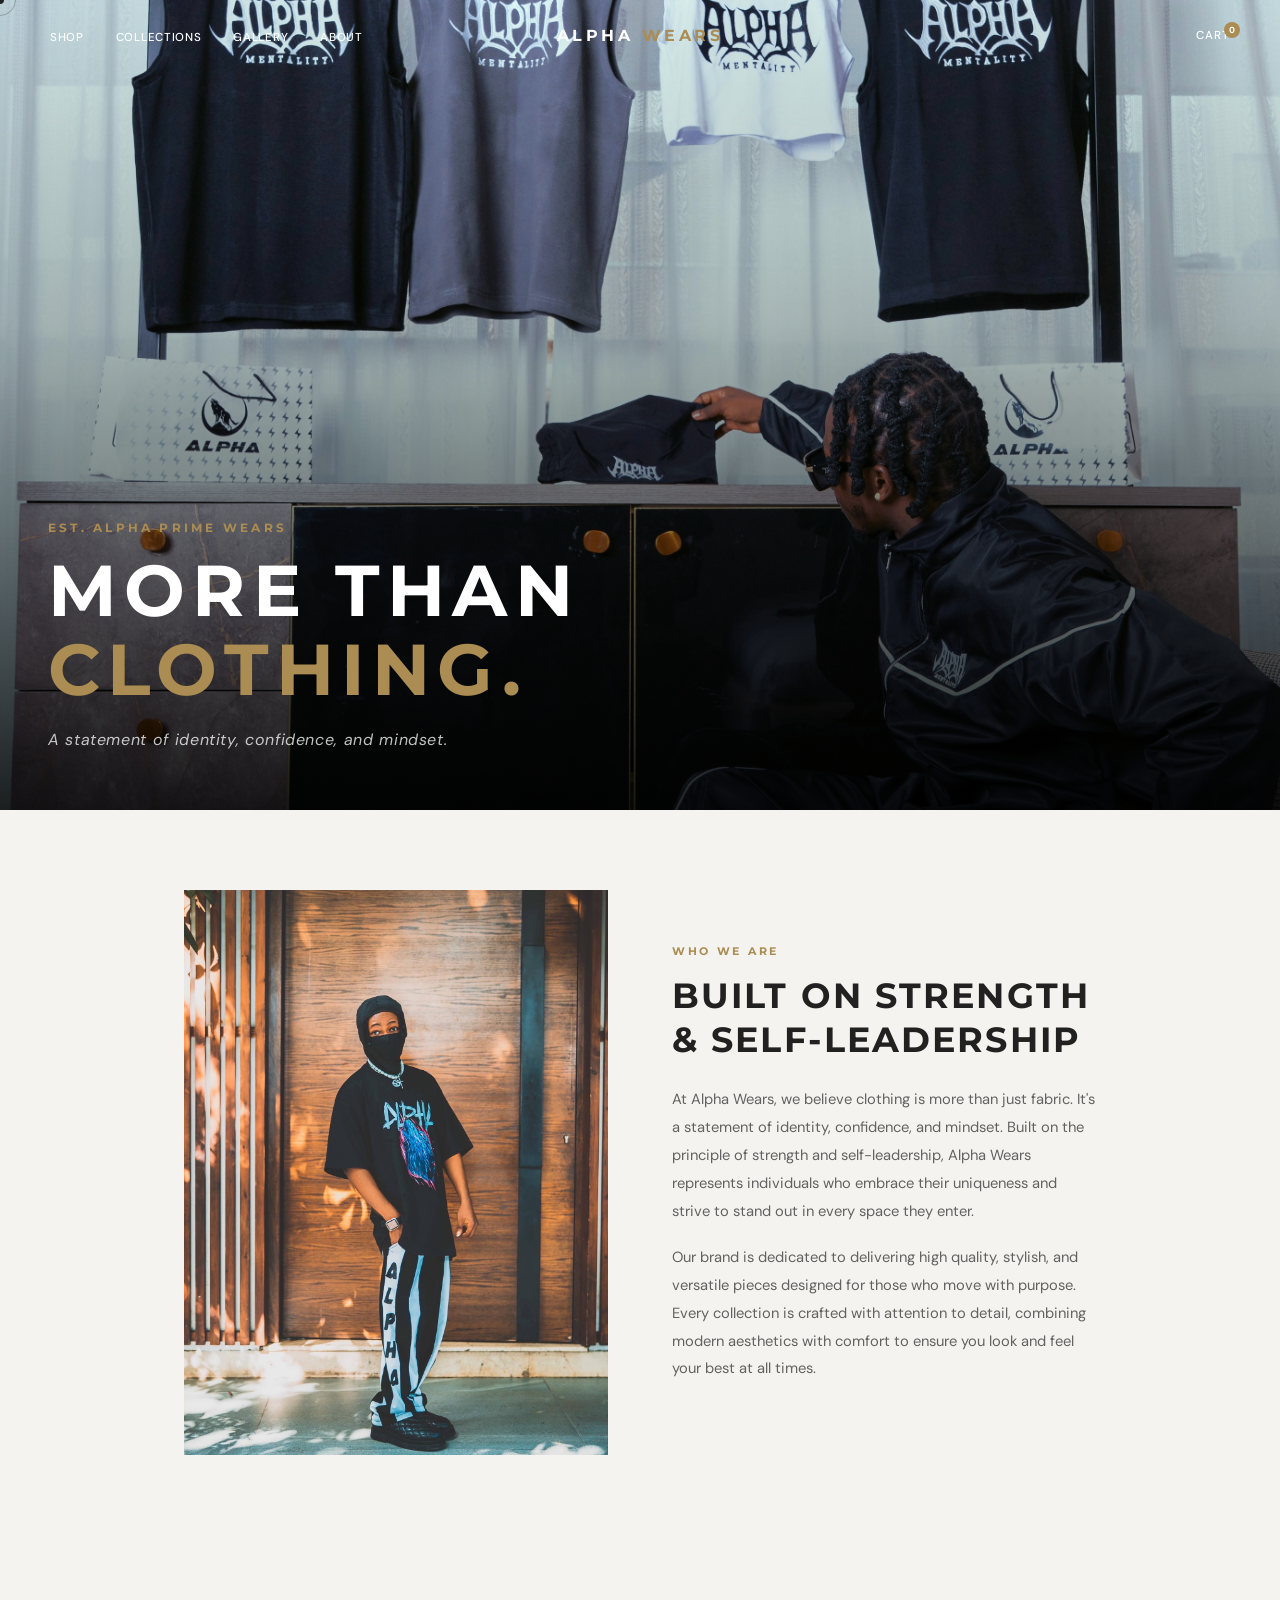
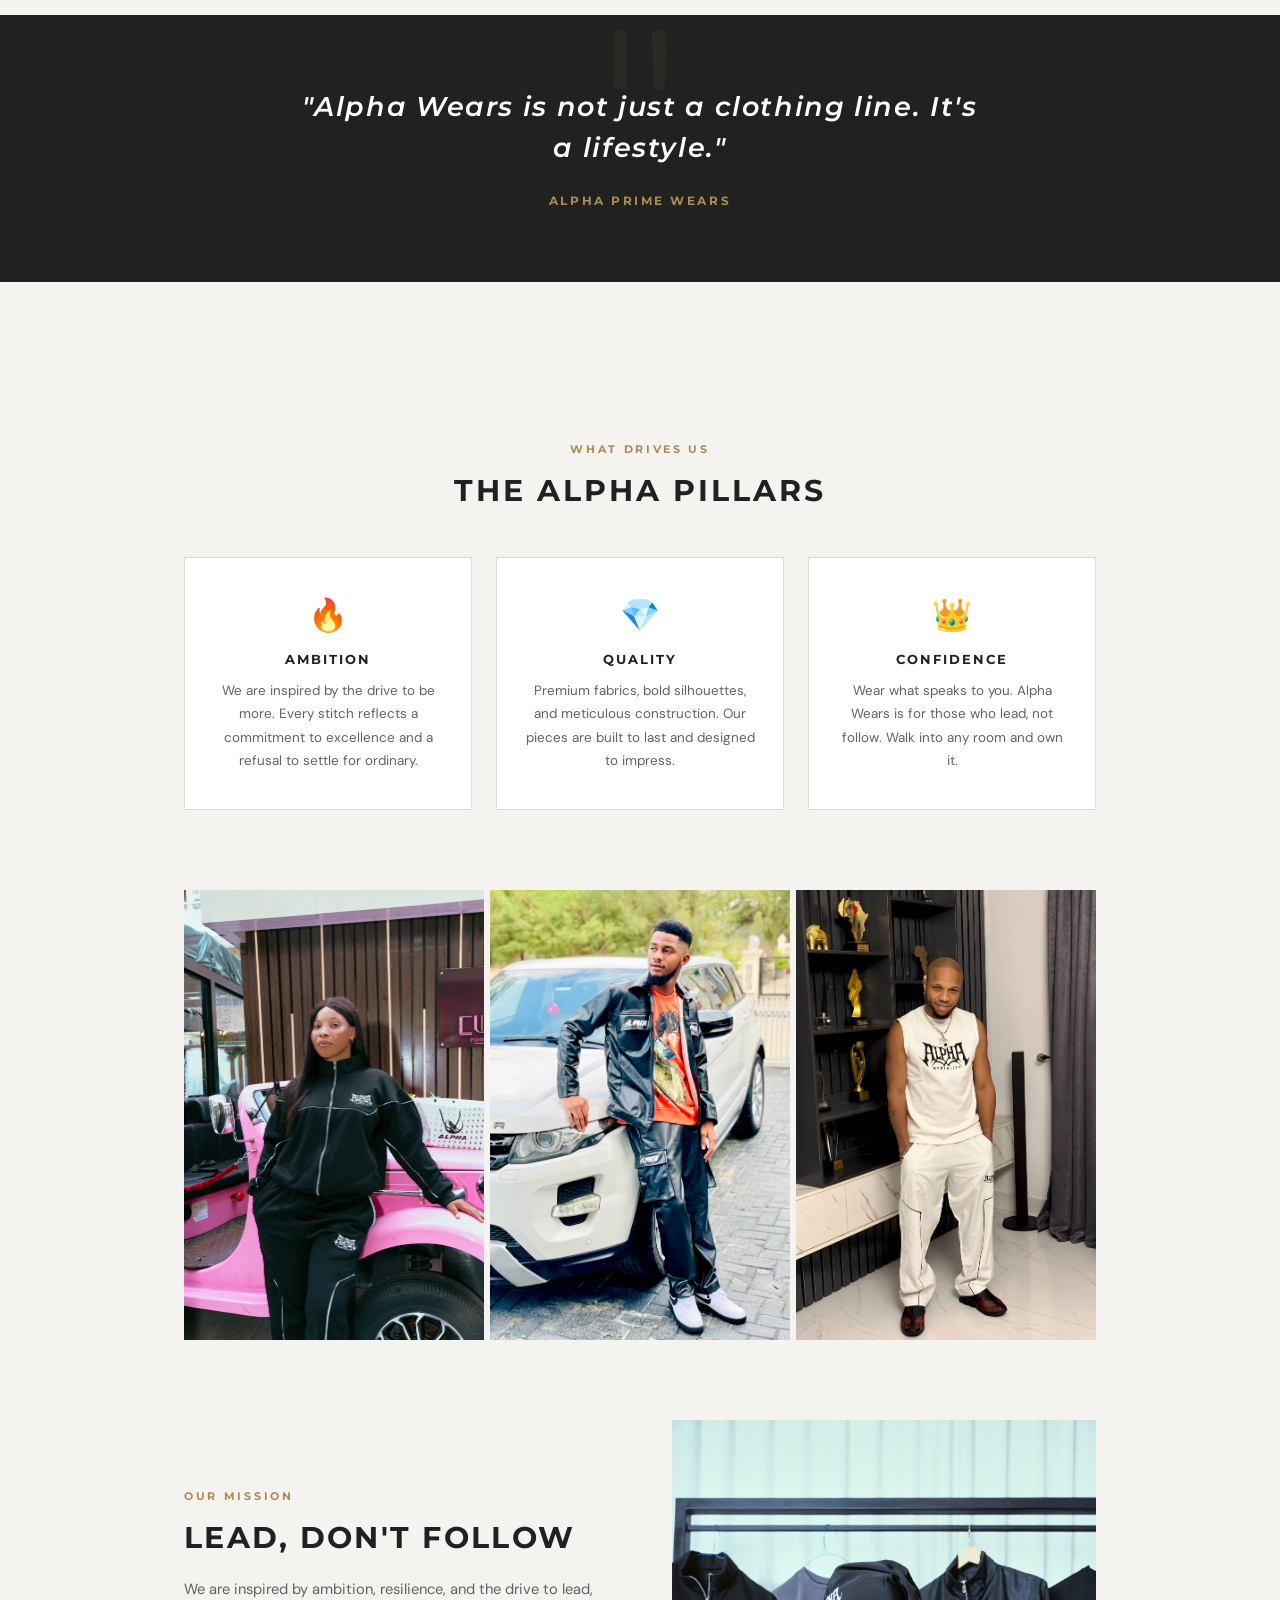
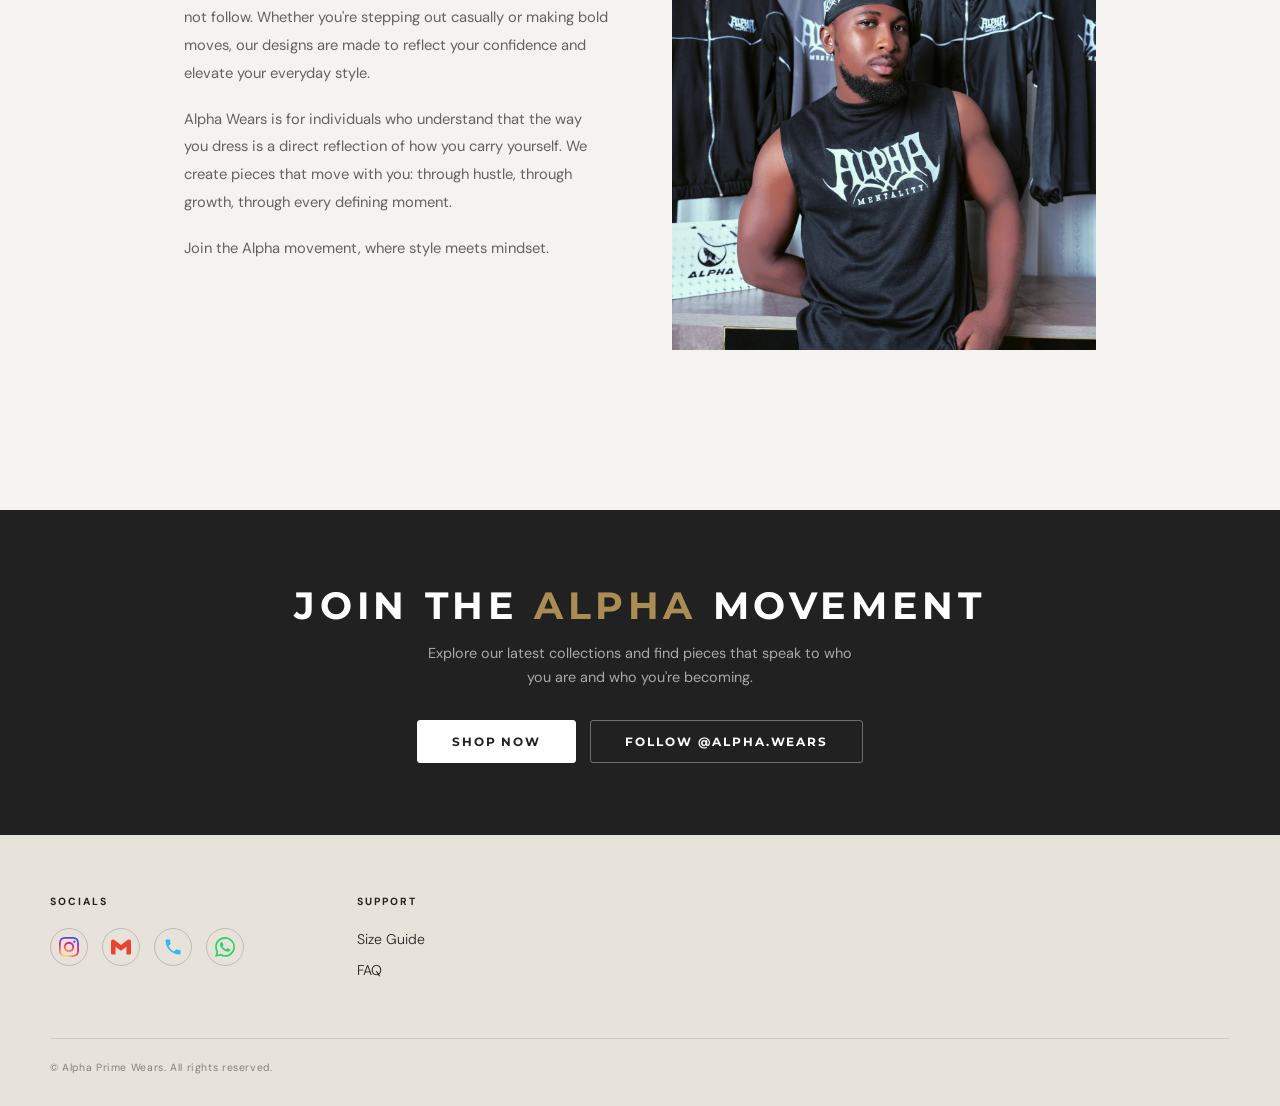
==== about.html @ 0c924f3c "Remove em dashes from about page and fix punctuation Co-Authored-By: Claude Sonnet 4.6 <noreply@anth" ====
<!DOCTYPE html>
<html lang="en">
<head>
<meta charset="UTF-8"/>
<meta name="viewport" content="width=device-width, initial-scale=1.0"/>
<title>About Us | ALPHA WEARS</title>
<link rel="preconnect" href="https://fonts.googleapis.com">
<link rel="preconnect" href="https://fonts.gstatic.com" crossorigin>
<link href="https://fonts.googleapis.com/css2?family=Montserrat:ital,wght@0,300;0,400;0,500;0,600;0,700;1,300;1,400&family=DM+Sans:wght@300;400;500&family=Karla:wght@400;500&display=swap" rel="stylesheet">
<link rel="stylesheet" href="styles.css">
<style>

  /* HERO */
  .about-hero {
    position: relative;
    height: 90vh;
    min-height: 520px;
    background-image: url('images/femzy.jpeg');
    background-size: cover;
    background-position: center 30%;
    display: flex;
    align-items: flex-end;
    overflow: hidden;
  }
  .about-hero-overlay {
    position: absolute;
    inset: 0;
    background: linear-gradient(to top, rgba(0,0,0,0.85) 0%, rgba(0,0,0,0.2) 60%, transparent 100%);
  }
  .about-hero-content {
    position: relative;
    z-index: 2;
    padding: 60px 48px;
    max-width: 700px;
  }
  .about-hero-eyebrow {
    font-family: var(--font-h);
    font-size: 0.72rem;
    font-weight: 700;
    letter-spacing: 0.28em;
    text-transform: uppercase;
    color: var(--gold);
    margin-bottom: 16px;
  }
  .about-hero-content h1 {
    font-family: var(--font-h);
    font-size: clamp(2.4rem, 7vw, 4.5rem);
    font-weight: 700;
    letter-spacing: 0.1em;
    text-transform: uppercase;
    color: var(--white);
    line-height: 1.1;
    margin-bottom: 20px;
  }
  .about-hero-content h1 span { color: var(--gold); }
  .about-hero-tagline {
    font-family: var(--font-b);
    font-size: 1rem;
    color: rgba(255,255,255,0.75);
    font-style: italic;
    letter-spacing: 0.04em;
  }

  /* MAIN CONTENT */
  .about-container {
    max-width: 960px;
    margin: 0 auto;
    padding: 80px 24px;
  }

  /* INTRO BLOCK */
  .about-intro {
    display: grid;
    grid-template-columns: 1fr 1fr;
    gap: 64px;
    align-items: center;
    margin-bottom: 80px;
  }
  .about-intro-img {
    width: 100%;
    aspect-ratio: 3/4;
    object-fit: cover;
    object-position: center top;
    display: block;
  }
  .about-intro-text {}
  .about-label {
    font-family: var(--font-h);
    font-size: 0.7rem;
    font-weight: 700;
    letter-spacing: 0.24em;
    text-transform: uppercase;
    color: var(--gold);
    margin-bottom: 16px;
    display: block;
  }
  .about-intro-text h2 {
    font-family: var(--font-h);
    font-size: clamp(1.5rem, 3vw, 2.2rem);
    font-weight: 700;
    letter-spacing: 0.06em;
    text-transform: uppercase;
    line-height: 1.25;
    margin-bottom: 24px;
    color: var(--dark);
  }
  .about-intro-text p {
    font-size: 0.92rem;
    color: var(--gray);
    line-height: 1.9;
    margin-bottom: 18px;
  }

  /* PULL QUOTE */
  .about-quote {
    background: var(--dark);
    color: var(--white);
    text-align: center;
    padding: 72px 40px;
    margin-bottom: 80px;
    position: relative;
    overflow: hidden;
  }
  .about-quote::before {
    content: '"';
    position: absolute;
    top: -20px;
    left: 50%;
    transform: translateX(-50%);
    font-family: var(--font-h);
    font-size: 14rem;
    color: rgba(171,140,82,0.08);
    line-height: 1;
    pointer-events: none;
  }
  .about-quote blockquote {
    position: relative;
    z-index: 1;
    font-family: var(--font-h);
    font-size: clamp(1.1rem, 3vw, 1.7rem);
    font-weight: 600;
    letter-spacing: 0.06em;
    line-height: 1.5;
    max-width: 680px;
    margin: 0 auto 20px;
    color: var(--white);
    font-style: italic;
  }
  .about-quote cite {
    font-family: var(--font-h);
    font-size: 0.72rem;
    font-weight: 700;
    letter-spacing: 0.22em;
    text-transform: uppercase;
    color: var(--gold);
    font-style: normal;
  }

  /* PILLARS */
  .about-pillars {
    margin-bottom: 80px;
  }
  .about-pillars-header {
    text-align: center;
    margin-bottom: 48px;
  }
  .about-pillars-header h2 {
    font-family: var(--font-h);
    font-size: clamp(1.3rem, 3vw, 1.9rem);
    font-weight: 700;
    letter-spacing: 0.1em;
    text-transform: uppercase;
    color: var(--dark);
    margin-bottom: 10px;
  }
  .about-pillars-header p {
    font-size: 0.88rem;
    color: var(--gray);
  }
  .pillars-grid {
    display: grid;
    grid-template-columns: repeat(3, 1fr);
    gap: 24px;
  }
  .pillar-card {
    background: var(--white);
    border: 1px solid var(--border);
    padding: 36px 28px;
    text-align: center;
  }
  .pillar-icon {
    font-size: 2rem;
    margin-bottom: 16px;
    display: block;
  }
  .pillar-card h3 {
    font-family: var(--font-h);
    font-size: 0.8rem;
    font-weight: 700;
    letter-spacing: 0.16em;
    text-transform: uppercase;
    color: var(--dark);
    margin-bottom: 12px;
  }
  .pillar-card p {
    font-size: 0.84rem;
    color: var(--gray);
    line-height: 1.75;
  }

  /* IMAGE STRIP */
  .about-strip {
    display: grid;
    grid-template-columns: repeat(3, 1fr);
    gap: 6px;
    margin-bottom: 80px;
  }
  .about-strip-img {
    width: 100%;
    aspect-ratio: 2/3;
    object-fit: cover;
    object-position: center top;
    display: block;
  }

  /* MISSION */
  .about-mission {
    display: grid;
    grid-template-columns: 1fr 1fr;
    gap: 64px;
    align-items: center;
    margin-bottom: 80px;
  }
  .about-mission-text h2 {
    font-family: var(--font-h);
    font-size: clamp(1.3rem, 3vw, 1.9rem);
    font-weight: 700;
    letter-spacing: 0.08em;
    text-transform: uppercase;
    color: var(--dark);
    margin-bottom: 20px;
  }
  .about-mission-text p {
    font-size: 0.92rem;
    color: var(--gray);
    line-height: 1.9;
    margin-bottom: 18px;
  }
  .about-mission-img {
    width: 100%;
    aspect-ratio: 4/5;
    object-fit: cover;
    object-position: center top;
    display: block;
  }

  /* CTA BANNER */
  .about-cta {
    background: var(--dark);
    color: var(--white);
    text-align: center;
    padding: 72px 24px;
  }
  .about-cta h2 {
    font-family: var(--font-h);
    font-size: clamp(1.4rem, 4vw, 2.4rem);
    font-weight: 700;
    letter-spacing: 0.12em;
    text-transform: uppercase;
    margin-bottom: 12px;
  }
  .about-cta h2 span { color: var(--gold); }
  .about-cta p {
    color: #aaa;
    font-size: 0.9rem;
    margin-bottom: 30px;
    max-width: 440px;
    margin-left: auto;
    margin-right: auto;
    line-height: 1.7;
  }
  .about-cta-links {
    display: flex;
    gap: 14px;
    justify-content: center;
    flex-wrap: wrap;
  }
  .about-cta-links a {
    display: inline-block;
    padding: 13px 34px;
    font-family: var(--font-h);
    font-size: 0.76rem;
    font-weight: 700;
    letter-spacing: 0.16em;
    text-transform: uppercase;
    text-decoration: none;
    border-radius: var(--r);
    transition: background 0.22s, color 0.22s, border-color 0.22s;
  }
  .about-cta-links a.primary {
    background: var(--white);
    color: var(--dark);
    border: 1px solid var(--white);
  }
  .about-cta-links a.primary:hover { background: var(--gold); border-color: var(--gold); color: var(--white); }
  .about-cta-links a.secondary {
    background: transparent;
    color: var(--white);
    border: 1px solid rgba(255,255,255,0.35);
  }
  .about-cta-links a.secondary:hover { border-color: var(--white); }

  /* RESPONSIVE */
  @media (max-width: 768px) {
    .about-hero-content { padding: 40px 24px; }
    .about-intro, .about-mission { grid-template-columns: 1fr; gap: 36px; }
    .about-intro-img { aspect-ratio: 4/3; }
    .pillars-grid { grid-template-columns: 1fr; gap: 16px; }
    .about-strip { grid-template-columns: repeat(3, 1fr); gap: 4px; }
    .about-quote { padding: 48px 24px; }
    .about-mission-img { order: -1; aspect-ratio: 4/3; }
  }
</style>
</head>
<body>

<div id="cursor"></div>
<div id="cursor-ring"></div>

<!-- NAV -->
<nav id="navbar">
  <ul class="nav-links">
    <li><a href="index.html#new-arrivals">Shop</a></li>
    <li><a href="index.html#categories">Collections</a></li>
    <li><a href="index.html#lookbook">Gallery</a></li>
    <li><a href="about.html">About</a></li>
  </ul>
  <a href="index.html" class="nav-logo">ALPHA <span>WEARS</span></a>
  <div class="nav-actions">
    <div class="nav-cart">
      <button id="btnNavCart">Cart</button>
      <span class="cart-count">0</span>
    </div>
    <button class="menu-btn" aria-label="Menu">
      <span></span><span></span><span></span>
    </button>
  </div>
</nav>

<!-- HERO -->
<div class="about-hero">
  <div class="about-hero-overlay"></div>
  <div class="about-hero-content">
    <p class="about-hero-eyebrow">Est. Alpha Prime Wears</p>
    <h1>More Than <span>Clothing.</span></h1>
    <p class="about-hero-tagline">A statement of identity, confidence, and mindset.</p>
  </div>
</div>

<div class="about-container">

  <!-- WHO WE ARE -->
  <div class="about-intro">
    <img src="images/alpha-style.jpeg" alt="Alpha Wears" class="about-intro-img"/>
    <div class="about-intro-text">
      <span class="about-label">Who We Are</span>
      <h2>Built on Strength &amp; Self-Leadership</h2>
      <p>At Alpha Wears, we believe clothing is more than just fabric. It's a statement of identity, confidence, and mindset. Built on the principle of strength and self-leadership, Alpha Wears represents individuals who embrace their uniqueness and strive to stand out in every space they enter.</p>
      <p>Our brand is dedicated to delivering high quality, stylish, and versatile pieces designed for those who move with purpose. Every collection is crafted with attention to detail, combining modern aesthetics with comfort to ensure you look and feel your best at all times.</p>
    </div>
  </div>

</div>

<!-- QUOTE -->
<div class="about-quote">
  <blockquote>"Alpha Wears is not just a clothing line. It's a lifestyle."</blockquote>
  <cite>Alpha Prime Wears</cite>
</div>

<div class="about-container">

  <!-- PILLARS -->
  <div class="about-pillars">
    <div class="about-pillars-header">
      <span class="about-label" style="display:block;text-align:center">What Drives Us</span>
      <h2>The Alpha Pillars</h2>
    </div>
    <div class="pillars-grid">
      <div class="pillar-card">
        <span class="pillar-icon">🔥</span>
        <h3>Ambition</h3>
        <p>We are inspired by the drive to be more. Every stitch reflects a commitment to excellence and a refusal to settle for ordinary.</p>
      </div>
      <div class="pillar-card">
        <span class="pillar-icon">💎</span>
        <h3>Quality</h3>
        <p>Premium fabrics, bold silhouettes, and meticulous construction. Our pieces are built to last and designed to impress.</p>
      </div>
      <div class="pillar-card">
        <span class="pillar-icon">👑</span>
        <h3>Confidence</h3>
        <p>Wear what speaks to you. Alpha Wears is for those who lead, not follow. Walk into any room and own it.</p>
      </div>
    </div>
  </div>

  <!-- IMAGE STRIP -->
  <div class="about-strip">
    <img src="images/lookbook-1.jpeg" alt="Alpha Wears" class="about-strip-img"/>
    <img src="images/hero-2.jpeg" alt="Alpha Wears" class="about-strip-img"/>
    <img src="images/okocha.jpeg" alt="Alpha Wears" class="about-strip-img"/>
  </div>

  <!-- MISSION -->
  <div class="about-mission">
    <div class="about-mission-text">
      <span class="about-label">Our Mission</span>
      <h2>Lead, Don't Follow</h2>
      <p>We are inspired by ambition, resilience, and the drive to lead, not follow. Whether you're stepping out casually or making bold moves, our designs are made to reflect your confidence and elevate your everyday style.</p>
      <p>Alpha Wears is for individuals who understand that the way you dress is a direct reflection of how you carry yourself. We create pieces that move with you: through hustle, through growth, through every defining moment.</p>
      <p>Join the Alpha movement, where style meets mindset.</p>
    </div>
    <img src="images/alpha.jpeg" alt="Alpha Movement" class="about-mission-img"/>
  </div>

</div>

<!-- CTA -->
<div class="about-cta">
  <h2>Join the <span>Alpha</span> Movement</h2>
  <p>Explore our latest collections and find pieces that speak to who you are and who you're becoming.</p>
  <div class="about-cta-links">
    <a href="index.html#new-arrivals" class="primary">Shop Now</a>
    <a href="https://www.instagram.com/alpha.wears?igsh=MXhzMG90eXk0OXZidA==" class="secondary" target="_blank" rel="noopener">Follow @alpha.wears</a>
  </div>
</div>

<!-- FOOTER -->
<footer id="footer">
  <div class="container">
    <div class="footer-top">
      <div class="footer-col">
        <h4>Socials</h4>
        <div class="social-links">
          <a href="https://www.instagram.com/alpha.wears?igsh=MXhzMG90eXk0OXZidA==" class="social-link" title="Instagram" target="_blank" rel="noopener"><svg viewBox="0 0 24 24" xmlns="http://www.w3.org/2000/svg"><defs><radialGradient id="ig-g" cx="30%" cy="107%" r="130%"><stop offset="0%" stop-color="#fdf497"/><stop offset="45%" stop-color="#fd5949"/><stop offset="60%" stop-color="#d6249f"/><stop offset="90%" stop-color="#285AEB"/></radialGradient></defs><path fill="url(#ig-g)" d="M12 2.163c3.204 0 3.584.012 4.85.07 3.252.148 4.771 1.691 4.919 4.919.058 1.265.069 1.645.069 4.849 0 3.205-.012 3.584-.069 4.849-.149 3.225-1.664 4.771-4.919 4.919-1.266.058-1.644.07-4.85.07-3.204 0-3.584-.012-4.849-.07-3.26-.149-4.771-1.699-4.919-4.92-.058-1.265-.07-1.644-.07-4.849 0-3.204.013-3.583.07-4.849.149-3.227 1.664-4.771 4.919-4.919 1.266-.057 1.645-.069 4.849-.069zm0-2.163c-3.259 0-3.667.014-4.947.072-4.358.2-6.78 2.618-6.98 6.98-.059 1.281-.073 1.689-.073 4.948 0 3.259.014 3.668.072 4.948.2 4.358 2.618 6.78 6.98 6.98 1.281.058 1.689.072 4.948.072 3.259 0 3.668-.014 4.948-.072 4.354-.2 6.782-2.618 6.979-6.98.059-1.28.073-1.689.073-4.948 0-3.259-.014-3.667-.072-4.947-.196-4.354-2.617-6.78-6.979-6.98-1.281-.059-1.69-.073-4.949-.073zm0 5.838c-3.403 0-6.162 2.759-6.162 6.162s2.759 6.163 6.162 6.163 6.162-2.759 6.162-6.163c0-3.403-2.759-6.162-6.162-6.162zm0 10.162c-2.209 0-4-1.79-4-4 0-2.209 1.791-4 4-4s4 1.791 4 4c0 2.21-1.791 4-4 4zm6.406-11.845c-.796 0-1.441.645-1.441 1.44s.645 1.44 1.441 1.44c.795 0 1.439-.645 1.439-1.44s-.644-1.44-1.439-1.44z"/></svg></a>
          <a href="mailto:Alphawears1@gmail.com" class="social-link" title="Gmail"><svg viewBox="0 0 24 24" xmlns="http://www.w3.org/2000/svg"><path d="M24 5.457v13.909c0 .904-.732 1.636-1.636 1.636h-3.819V11.73L12 16.64l-6.545-4.91v9.273H1.636A1.636 1.636 0 0 1 0 19.366V5.457c0-2.023 2.309-3.178 3.927-1.964L5.455 4.64 12 9.548l6.545-4.91 1.528-1.145C21.69 2.28 24 3.434 24 5.457z" fill="#EA4335"/></svg></a>
          <a href="tel:08137371048" class="social-link" title="Call Us"><svg viewBox="0 0 24 24" xmlns="http://www.w3.org/2000/svg"><path d="M6.62 10.79c1.44 2.83 3.76 5.14 6.59 6.59l2.2-2.2c.27-.27.67-.36 1.02-.24 1.12.37 2.33.57 3.57.57.55 0 1 .45 1 1V20c0 .55-.45 1-1 1-9.39 0-17-7.61-17-17 0-.55.45-1 1-1h3.5c.55 0 1 .45 1 1 0 1.25.2 2.45.57 3.57.11.35.03.74-.25 1.02l-2.2 2.2z" fill="#34B7F1"/></svg></a>
          <a href="https://wa.me/2349098641755" class="social-link" title="WhatsApp" target="_blank" rel="noopener"><svg viewBox="0 0 24 24" xmlns="http://www.w3.org/2000/svg"><path d="M17.472 14.382c-.297-.149-1.758-.867-2.03-.967-.273-.099-.471-.148-.67.15-.197.297-.767.966-.94 1.164-.173.199-.347.223-.644.075-.297-.15-1.255-.463-2.39-1.475-.883-.788-1.48-1.761-1.653-2.059-.173-.297-.018-.458.13-.606.134-.133.298-.347.446-.52.149-.174.198-.298.298-.497.099-.198.05-.371-.025-.52-.075-.149-.669-1.612-.916-2.207-.242-.579-.487-.5-.669-.51-.173-.008-.371-.01-.57-.01-.198 0-.52.074-.792.372-.272.297-1.04 1.016-1.04 2.479 0 1.462 1.065 2.875 1.213 3.074.149.198 2.096 3.2 5.077 4.487.709.306 1.262.489 1.694.625.712.227 1.36.195 1.871.118.571-.085 1.758-.719 2.006-1.413.248-.694.248-1.289.173-1.413-.074-.124-.272-.198-.57-.347m-5.421 7.403h-.004a9.87 9.87 0 0 1-5.031-1.378l-.361-.214-3.741.982.998-3.648-.235-.374a9.86 9.86 0 0 1-1.51-5.26c.001-5.45 4.436-9.884 9.888-9.884 2.64 0 5.122 1.03 6.988 2.898a9.825 9.825 0 0 1 2.893 6.994c-.003 5.45-4.437 9.884-9.885 9.884m8.413-18.297A11.815 11.815 0 0 0 12.05 0C5.495 0 .16 5.335.157 11.892c0 2.096.547 4.142 1.588 5.945L.057 24l6.305-1.654a11.882 11.882 0 0 0 5.683 1.448h.005c6.554 0 11.89-5.335 11.893-11.893a11.821 11.821 0 0 0-3.48-8.413Z" fill="#25D366"/></svg></a>
        </div>
      </div>
      <div class="footer-col">
        <h4>Support</h4>
        <ul>
          <li><a href="size-guide.html">Size Guide</a></li>
          <li><a href="faq.html">FAQ</a></li>
        </ul>
      </div>
    </div>
    <div class="footer-bottom">
      <p class="footer-copy">© Alpha Prime Wears. All rights reserved.</p>
    </div>
  </div>
</footer>

<script src="main.js"></script>
</body>
</html>
---- styles.css ----
/* ═══════════════════════════════════════════════════
   ALPHA WEARS — Redesigned to exactly match ZTTW.store
   © 2025 Alpha Wears
═══════════════════════════════════════════════════ */

:root {
  --cream:   #f5f3ef;
  --beige:   #e8e3da;
  --dark:    #212121;
  --black:   #212121;
  --white:   #ffffff;
  --gold:    #ab8c52;
  --gray:    #636262;
  --border:  #dedad3;
  --card-bg: #f0ede8;
  --font-h:  'Montserrat', sans-serif;
  --font-b:  'DM Sans', sans-serif;
  --font-btn:'Karla', sans-serif;
  --r:       3px;
  /* legacy aliases */
  --sans: 'DM Sans', sans-serif;
  --serif:'Montserrat', sans-serif;
}

*, *::before, *::after { margin: 0; padding: 0; box-sizing: border-box; }
html { scroll-behavior: smooth; font-size: 16px; }
body {
  background: var(--cream);
  color: var(--dark);
  font-family: var(--font-b);
  font-weight: 400;
  overflow-x: hidden;
  cursor: none;
}

/* ══════════════════════════════════════
   CUSTOM CURSOR
══════════════════════════════════════ */
#cursor {
  position: fixed; width: 8px; height: 8px;
  background: var(--dark); border-radius: 50%;
  pointer-events: none; z-index: 9999;
  transform: translate(-50%,-50%);
  transition: width 0.25s, height 0.25s;
}
#cursor-ring {
  position: fixed; width: 32px; height: 32px;
  border: 1px solid rgba(33,33,33,0.28);
  border-radius: 50%; pointer-events: none; z-index: 9998;
  transform: translate(-50%,-50%);
  transition: transform 0.16s ease, width 0.25s, height 0.25s;
}
body:has(a:hover) #cursor,
body:has(button:hover) #cursor { width: 13px; height: 13px; }
body:has(a:hover) #cursor-ring,
body:has(button:hover) #cursor-ring { width: 44px; height: 44px; opacity: 0.3; }

@media (hover: none) {
  #cursor, #cursor-ring { display: none; }
  body, * { cursor: auto !important; }
}

/* ══════════════════════════════════════
   NAVIGATION — ZTTW style
   Transparent over hero, 3-col: links | logo | actions
══════════════════════════════════════ */
nav {
  position: fixed; top: 0; left: 0; right: 0; z-index: 900;
  display: grid;
  grid-template-columns: 1fr auto 1fr;
  align-items: center;
  padding: 0 50px; height: 72px;
  background: transparent;
  transition: background 0.35s, border-color 0.35s;
  border-bottom: 1px solid transparent;
}
nav.scrolled {
  background: var(--cream);
  border-bottom-color: var(--border);
}

/* Nav links — left */
.nav-links {
  display: flex; gap: 32px; list-style: none;
}
.nav-links a {
  color: var(--white);
  text-decoration: none;
  font-family: var(--font-b); font-size: 0.72rem;
  font-weight: 500; letter-spacing: 0.06em; text-transform: uppercase;
  transition: opacity 0.2s;
}
.nav-links a:hover { opacity: 0.65; }
nav.scrolled .nav-links a { color: var(--dark); }
nav.scrolled .nav-links a:hover { opacity: 1; color: var(--gold); }

/* Logo — center */
.nav-logo {
  font-family: var(--font-h); font-size: 1rem; font-weight: 700;
  letter-spacing: 0.22em; color: var(--white);
  text-decoration: none; text-transform: uppercase;
  text-align: center;
  transition: color 0.3s;
}
.nav-logo span { color: var(--gold); }
nav.scrolled .nav-logo { color: var(--dark); }

/* Nav actions — right */
.nav-actions {
  display: flex; align-items: center; gap: 18px;
  justify-self: end;
}
.nav-actions button {
  background: none; border: none; color: var(--white);
  cursor: none; font-size: 0.72rem; font-family: var(--font-b);
  font-weight: 500; letter-spacing: 0.08em; text-transform: uppercase;
  transition: opacity 0.2s;
}
.nav-actions button:hover { opacity: 0.65; }
nav.scrolled .nav-actions button { color: var(--dark); }
nav.scrolled .nav-actions button:hover { opacity: 1; color: var(--gold); }
.nav-cart { position: relative; display: flex; align-items: center; }
.cart-count {
  position: absolute; top: -6px; right: -10px;
  background: var(--gold); color: var(--white);
  width: 16px; height: 16px; border-radius: 50%;
  font-size: 0.55rem; font-weight: 700;
  display: flex; align-items: center; justify-content: center;
}
.menu-btn {
  display: none; background: none; border: none;
  color: var(--white); cursor: none; flex-direction: column; gap: 5px;
}
nav.scrolled .menu-btn { color: var(--dark); }
.menu-btn span { display: block; width: 22px; height: 1.5px; background: currentColor; }

/* ══════════════════════════════════════
   HERO — full bleed, no text content
══════════════════════════════════════ */
#hero {
  width: 100vw; height: 100vh;
  position: relative; overflow: hidden;
}
.hero-slides { position: absolute; inset: 0; }
.hero-slide {
  position: absolute; inset: 0;
  background-size: cover; background-position: center top;
  opacity: 0;
  transition: opacity 1.2s ease, transform 8s ease;
  transform: scale(1.02);
}
.hero-slide.active { opacity: 1; transform: scale(1); }

/* Slim dots at bottom */
.hero-dots {
  position: absolute; bottom: 28px; left: 50%;
  transform: translateX(-50%);
  display: flex; gap: 8px; z-index: 10;
}
.hero-dot {
  width: 28px; height: 2px;
  background: rgba(255,255,255,0.4); cursor: none;
  transition: background 0.35s, width 0.35s;
}
.hero-dot.active { background: var(--white); width: 44px; }

/* ══════════════════════════════════════
   SECTION COMMONS
══════════════════════════════════════ */
.section-pad { padding: 60px 0; }
.container { max-width: 1440px; margin: 0 auto; padding: 0 50px; }

/* ZTTW section row header: "LATEST" left + "SHOP NOW >" right */
.section-row-header {
  display: flex; justify-content: space-between; align-items: center;
  margin-bottom: 28px;
  padding-bottom: 18px;
  border-bottom: 1px solid var(--border);
}
.section-heading {
  font-family: var(--font-h); font-size: 1.35rem; font-weight: 700;
  text-transform: uppercase; color: var(--dark); letter-spacing: 0.04em;
}
.btn-shop-now {
  display: inline-flex; align-items: center; gap: 6px;
  padding: 8px 18px;
  border: 1px solid var(--dark); border-radius: var(--r);
  font-family: var(--font-btn); font-size: 0.7rem; font-weight: 500;
  letter-spacing: 0.1em; text-transform: uppercase;
  color: var(--dark); text-decoration: none;
  transition: background 0.22s, color 0.22s;
  cursor: none;
}
.btn-shop-now:hover { background: var(--dark); color: var(--white); }

/* Scroll reveal */
.reveal {
  opacity: 0; transform: translateY(24px);
  transition: opacity 0.75s ease, transform 0.75s ease;
}
.reveal.visible { opacity: 1; transform: translateY(0); }
.reveal-delay-1 { transition-delay: 0.08s; }
.reveal-delay-2 { transition-delay: 0.16s; }
.reveal-delay-3 { transition-delay: 0.24s; }
.reveal-delay-4 { transition-delay: 0.32s; }
.reveal-delay-5 { transition-delay: 0.40s; }

/* ══════════════════════════════════════
   PRODUCTS GRID — ZTTW "LATEST" style
══════════════════════════════════════ */
#new-arrivals { background: var(--cream); }
.products-grid {
  display: grid;
  grid-template-columns: repeat(4, 1fr);
  gap: 24px;
}
.product-card { background: var(--cream); cursor: none; }
.product-img {
  background: var(--card-bg);
  aspect-ratio: 3/4;
  position: relative; overflow: hidden;
  margin-bottom: 12px;
}
.product-img-bg {
  width: 100%; height: 100%;
  display: flex; align-items: center; justify-content: center;
  position: relative;
  transition: transform 0.5s ease;
}
.product-card:hover .product-img-bg { transform: scale(1.03); }

/* Badge — ZTTW dark square label */
.product-badge {
  position: absolute; top: 10px; left: 10px;
  background: var(--dark); color: var(--white);
  font-family: var(--font-btn); font-size: 0.52rem; font-weight: 500;
  letter-spacing: 0.12em; text-transform: uppercase;
  padding: 4px 10px; z-index: 2; border-radius: var(--r);
}

/* Add to cart — slides up on hover */
.product-actions {
  position: absolute; bottom: 0; left: 0; right: 0; z-index: 2;
  opacity: 0; transform: translateY(6px); transition: all 0.28s ease;
}
.product-card:hover .product-actions,
.look-prod-card:hover .product-actions { opacity: 1; transform: translateY(0); }
.btn-add-cart {
  width: 100%; padding: 12px;
  background: var(--dark); color: var(--white); border: none;
  font-family: var(--font-btn); font-size: 0.6rem; font-weight: 500;
  letter-spacing: 0.16em; text-transform: uppercase;
  cursor: none; transition: background 0.22s;
}
.btn-add-cart:hover { background: var(--gold); }

/* Product info */
.product-info { padding: 0; }
.product-name {
  font-family: var(--font-b); font-size: 0.88rem; font-weight: 400;
  color: var(--dark); margin-bottom: 4px;
}
.product-price {
  font-family: var(--font-b); font-size: 0.85rem; font-weight: 400; color: var(--dark);
}
.product-price .original {
  color: var(--gray); text-decoration: line-through; margin-right: 6px; font-size: 0.78rem;
}

/* Product placeholder backgrounds */
.p-img-1 { background: #e8e4dc; }
.p-img-2 { background: #ddd8ce; }
.p-img-3 { background: #e2ddd4; }
.p-img-4 { background: #d8d3ca; }
.p-img-label {
  font-family: var(--font-h); font-size: 0.6rem; font-weight: 600;
  color: rgba(33,33,33,0.16); letter-spacing: 0.1em; text-transform: uppercase;
  position: absolute; inset: 0;
  display: flex; flex-direction: column; align-items: center; justify-content: center; gap: 8px;
}
.p-img-icon { font-size: 2.5rem; opacity: 0.14; color: var(--gold); }

/* Product real image (Mentality Tracksuit) */
.prod-color-img {
  width: 100%; height: 100%;
  object-fit: cover; object-position: center center;
  display: block;
  transition: transform 0.5s ease;
}
.product-card:hover .prod-color-img { transform: scale(1.03); }

/* Color swatches */
.color-swatches {
  display: flex; gap: 7px; margin: 8px 0 4px;
}
.swatch {
  width: 18px; height: 18px; border-radius: 50%;
  background: #1a1a1a;
  border: 2px solid transparent;
  outline: 2px solid transparent;
  cursor: pointer;
  transition: outline-color 0.2s;
  padding: 0;
}
.swatch.active,
.swatch:hover {
  outline-color: var(--dark);
  outline-offset: 2px;
}

/* ══════════════════════════════════════
   EDITORIAL BANNER — full-width image
   (like ZTTW's binoculars shot between sections)
══════════════════════════════════════ */
.editorial-banner {
  width: 100%; height: 100vh; overflow: hidden;
  position: relative;
}
.editorial-banner video {
  width: 100%; height: 100%;
  object-fit: cover; object-position: center;
  display: block;
}

/* ══════════════════════════════════════
   COLLECTIONS — ZTTW category grid style
══════════════════════════════════════ */
#categories { background: var(--cream); }
.collections-grid {
  display: grid;
  grid-template-columns: repeat(4, 1fr);
  gap: 24px;
}
.coll-card { cursor: none; }
.coll-card-img {
  aspect-ratio: 3/4;
  overflow: hidden; position: relative;
  background: var(--card-bg);
  margin-bottom: 12px;
}
.coll-real-img {
  width: 100%; height: 100%;
  object-fit: cover; object-position: center center;
  display: block;
  transition: transform 0.55s ease;
}
.coll-card:hover .coll-real-img { transform: scale(1.05); }
.coll-card-overlay {
  position: absolute; inset: 0;
  background: rgba(33,33,33,0);
  transition: background 0.3s;
}
.coll-card:hover .coll-card-overlay { background: rgba(33,33,33,0.08); }
.coll-card-name {
  font-family: var(--font-b); font-size: 0.9rem; font-weight: 500;
  color: var(--dark); margin-bottom: 3px;
}
.coll-card-count {
  font-family: var(--font-b); font-size: 0.75rem; color: var(--gray);
}

/* ══════════════════════════════════════
   SHOP THIS LOOK — ZTTW split layout
   Left: 2×2 product cards  |  Right: large editorial + CTA
══════════════════════════════════════ */
.section-shop-look { background: var(--cream); }
.shop-look-inner {
  display: grid;
  grid-template-columns: 1fr 1fr;
  min-height: 600px;
}
.shop-look-products {
  display: grid;
  grid-template-columns: 1fr 1fr;
  gap: 0;
  border-right: 1px solid var(--border);
}
.look-prod-card {
  padding: 20px;
  border-bottom: 1px solid var(--border);
  cursor: none;
}
.look-prod-card:nth-child(odd) { border-right: 1px solid var(--border); }
.look-prod-img-wrap {
  aspect-ratio: 1;
  overflow: hidden; background: var(--card-bg);
  margin-bottom: 10px;
  position: relative;
}
.look-prod-img {
  width: 100%; height: 100%;
  object-fit: cover; object-position: center center;
  display: block;
  transition: transform 0.5s ease;
}
.look-prod-card:hover .look-prod-img { transform: scale(1.04); }
.look-prod-name {
  font-family: var(--font-b); font-size: 0.82rem; font-weight: 400;
  color: var(--dark); margin-bottom: 3px;
}
.look-prod-price {
  font-family: var(--font-b); font-size: 0.8rem; color: var(--gray);
}

/* Right: editorial — name above image, info below */
.shop-look-editorial {
  display: flex; flex-direction: column; padding: 0 24px;
}
.shop-look-label {
  font-family: var(--font-b); font-size: 0.88rem; font-weight: 600;
  text-transform: uppercase; letter-spacing: 0.06em;
  color: var(--black); padding-bottom: 10px;
}
.shop-look-img-container {
  aspect-ratio: 3/4; overflow: hidden; width: 100%;
}
.shop-look-img {
  width: 100%; height: 100%;
  object-fit: cover; object-position: center top;
  display: block;
  transition: transform 8s ease;
}
.shop-look-editorial:hover .shop-look-img { transform: scale(1.03); }
.shop-look-cta {
  display: flex; flex-direction: column;
  align-items: flex-start;
  gap: 10px; padding: 14px 0 0 0;
}
.shop-look-price {
  font-family: var(--font-b); font-size: 0.88rem;
  color: var(--black);
}
.btn-view {
  display: inline-block; padding: 10px 28px;
  background: var(--dark); color: var(--white);
  font-family: var(--font-btn); font-size: 0.7rem; font-weight: 500;
  letter-spacing: 0.12em; text-transform: uppercase;
  text-decoration: none; border: 1px solid var(--dark);
  border-radius: var(--r); cursor: none;
  transition: background 0.22s, color 0.22s;
}
.btn-view:hover { background: var(--white); color: var(--dark); border-color: var(--dark); }

/* ══════════════════════════════════════
   COMMUNITY — clean 6-col grid
══════════════════════════════════════ */
#community { background: var(--cream); }
.community-grid {
  display: grid; grid-template-columns: repeat(6, 1fr);
  gap: 3px;
}
.community-item {
  aspect-ratio: 1; position: relative; overflow: hidden;
  cursor: none; background: var(--card-bg);
}
.comm-real-img {
  position: absolute; inset: 0;
  width: 100%; height: 100%;
  object-fit: cover; object-position: center center;
  transition: transform 0.5s ease; z-index: 0;
}
.community-item:hover .comm-real-img { transform: scale(1.03); }
.comm-overlay {
  position: absolute; inset: 0; background: rgba(33,33,33,0);
  transition: background 0.28s;
  display: flex; align-items: center; justify-content: center;
  z-index: 2;
}
.community-item:hover .comm-overlay { background: rgba(33,33,33,0.4); }
.comm-icon { opacity: 0; font-size: 1.4rem; color: var(--white); transition: opacity 0.28s; }
.community-item:hover .comm-icon { opacity: 1; }

/* ══════════════════════════════════════
   NEWSLETTER — ZTTW white bg, big bold text,
   underline-only email input
══════════════════════════════════════ */
#newsletter { background: var(--white); }
.newsletter-inner { text-align: center; max-width: 640px; margin: 0 auto; }
.newsletter-title {
  font-family: var(--font-h); font-size: clamp(1.6rem, 3.5vw, 2.8rem);
  font-weight: 700; color: var(--dark); line-height: 1.15;
  text-transform: uppercase; letter-spacing: 0.01em;
  margin-bottom: 16px;
}
.newsletter-sub {
  font-family: var(--font-b); font-size: 0.9rem; font-weight: 300;
  color: var(--gray); line-height: 1.7; margin-bottom: 36px;
}
.newsletter-form {
  display: flex; align-items: stretch;
  max-width: 520px; margin: 0 auto;
  border-bottom: 2px solid var(--dark);
}
.newsletter-input {
  flex: 1; padding: 12px 4px;
  border: none; background: transparent;
  color: var(--dark); font-family: var(--font-b); font-size: 0.9rem;
  font-weight: 400; outline: none;
  transition: border-color 0.2s;
}
.newsletter-input::placeholder { color: rgba(33,33,33,0.38); }
.newsletter-btn {
  padding: 12px 28px;
  background: var(--dark); color: var(--white); border: none;
  font-family: var(--font-btn); font-size: 0.68rem; font-weight: 500;
  letter-spacing: 0.16em; text-transform: uppercase;
  cursor: none; transition: background 0.22s; flex-shrink: 0;
}
.newsletter-btn:hover { background: var(--gold); }
.newsletter-note {
  font-family: var(--font-b); font-size: 0.58rem;
  letter-spacing: 0.1em; color: var(--gray); margin-top: 16px;
}

/* ══════════════════════════════════════
   FOOTER — ZTTW warm beige bg
══════════════════════════════════════ */
footer { background: var(--beige); padding: 60px 0 32px; color: var(--dark); }
.footer-top {
  display: grid; grid-template-columns: 1fr 1fr 1fr 1fr;
  gap: 48px; margin-bottom: 48px;
}
.footer-col h4 {
  font-family: var(--font-b); font-size: 0.65rem; font-weight: 700;
  letter-spacing: 0.2em; text-transform: uppercase; color: var(--dark);
  margin-bottom: 20px;
}
.footer-col ul { list-style: none; }
.footer-col ul li { margin-bottom: 10px; }
.footer-col ul a, .footer-address a {
  color: var(--dark); text-decoration: none;
  font-family: var(--font-b); font-size: 0.88rem; font-weight: 300;
  transition: color 0.22s; cursor: none;
}
.footer-col ul a:hover, .footer-address a:hover { color: var(--gold); }
.footer-address {
  font-family: var(--font-b); font-size: 0.88rem; font-weight: 300;
  line-height: 1.75; color: var(--dark);
}
.social-links { display: flex; gap: 14px; flex-wrap: wrap; }
.social-link {
  color: var(--dark); text-decoration: none; cursor: none;
  transition: color 0.22s, border-color 0.22s;
  border: 1px solid rgba(33,33,33,0.2);
  width: 38px; height: 38px; border-radius: 50%;
  display: flex; align-items: center; justify-content: center;
}
.social-link svg { width: 20px; height: 20px; display: block; }
.social-link:hover { border-color: var(--gold); opacity: 0.85; }
.footer-bottom {
  border-top: 1px solid rgba(33,33,33,0.12); padding-top: 22px;
  display: flex; justify-content: space-between; align-items: center;
}
.footer-copy {
  font-family: var(--font-b); font-size: 0.65rem;
  letter-spacing: 0.06em; color: rgba(33,33,33,0.5);
}
.footer-legal { display: flex; gap: 20px; }
.footer-legal a {
  font-family: var(--font-b); font-size: 0.65rem;
  color: rgba(33,33,33,0.5); text-decoration: none; cursor: none; transition: color 0.22s;
}
.footer-legal a:hover { color: var(--dark); }

/* ══════════════════════════════════════
   CART DRAWER — clean white ZTTW style
══════════════════════════════════════ */
.cart-overlay {
  position: fixed; inset: 0; background: rgba(33,33,33,0.45);
  backdrop-filter: blur(3px); z-index: 1000;
  opacity: 0; pointer-events: none; transition: opacity 0.3s;
}
.cart-overlay.open { opacity: 1; pointer-events: all; }
.cart-drawer {
  position: fixed; top: 0; right: 0; bottom: 0; width: 440px; max-width: 100vw;
  background: var(--white); border-left: 1px solid var(--border);
  z-index: 1001; display: flex; flex-direction: column;
  transform: translateX(100%); transition: transform 0.45s cubic-bezier(0.16,1,0.3,1);
}
.cart-drawer.open { transform: translateX(0); }
.cart-drawer-header {
  display: flex; align-items: center; justify-content: space-between;
  padding: 22px 28px; border-bottom: 1px solid var(--border); flex-shrink: 0;
}
.cart-drawer-title {
  font-family: var(--font-h); font-size: 0.95rem; font-weight: 700;
  letter-spacing: 0.1em; text-transform: uppercase; color: var(--dark);
}
.cart-drawer-title span {
  font-family: var(--font-b); font-size: 0.62rem; font-weight: 400;
  letter-spacing: 0.1em; color: var(--gray); margin-left: 8px;
}
.cart-close {
  background: none; border: 1px solid var(--border); cursor: none;
  color: var(--gray); font-size: 1rem; line-height: 1;
  width: 30px; height: 30px; display: flex; align-items: center; justify-content: center;
  transition: color 0.22s, border-color 0.22s; border-radius: var(--r);
}
.cart-close:hover { color: var(--dark); border-color: var(--dark); }
.cart-items {
  flex: 1; overflow-y: auto; padding: 20px 28px;
  scrollbar-width: thin; scrollbar-color: var(--border) transparent;
}
.cart-empty {
  display: flex; flex-direction: column; align-items: center;
  justify-content: center; height: 100%; gap: 16px;
  text-align: center; padding: 40px;
}
.cart-empty-icon { font-size: 2.5rem; opacity: 0.15; color: var(--dark); }
.cart-empty h3 {
  font-family: var(--font-h); font-size: 0.95rem; font-weight: 700;
  text-transform: uppercase; color: var(--dark);
}
.cart-empty p { font-family: var(--font-b); font-size: 0.8rem; color: var(--gray); line-height: 1.65; }
.cart-item {
  display: flex; gap: 16px; padding: 18px 0;
  border-bottom: 1px solid var(--border);
  animation: slideIn 0.28s ease;
}
@keyframes slideIn { from { opacity: 0; transform: translateX(12px); } to { opacity: 1; transform: translateX(0); } }
.cart-item-img {
  width: 80px; height: 100px; flex-shrink: 0;
  display: flex; align-items: center; justify-content: center;
  background: var(--card-bg); border-radius: var(--r); overflow: hidden;
}
.cart-item-details { flex: 1; min-width: 0; }
.cart-item-brand {
  font-family: var(--font-b); font-size: 0.5rem; letter-spacing: 0.25em;
  text-transform: uppercase; color: var(--gold); margin-bottom: 4px;
}
.cart-item-name {
  font-family: var(--font-h); font-size: 0.8rem; font-weight: 600;
  text-transform: uppercase; color: var(--dark); margin-bottom: 6px;
  white-space: nowrap; overflow: hidden; text-overflow: ellipsis;
}
.cart-item-meta {
  font-family: var(--font-b); font-size: 0.62rem; color: var(--gray); margin-bottom: 12px;
}
.cart-item-controls { display: flex; align-items: center; gap: 10px; }
.qty-control { display: flex; align-items: center; border: 1px solid var(--border); border-radius: var(--r); }
.qty-btn {
  width: 28px; height: 28px; background: none; border: none; cursor: none;
  color: var(--dark); font-size: 1rem;
  display: flex; align-items: center; justify-content: center;
  transition: background 0.18s;
}
.qty-btn:hover { background: var(--cream); }
.qty-value {
  width: 30px; text-align: center; font-family: var(--font-b);
  font-size: 0.78rem; color: var(--dark); border: none; background: none;
}
.cart-item-price {
  font-family: var(--font-b); font-size: 0.85rem; font-weight: 500;
  color: var(--dark); margin-left: auto; white-space: nowrap;
}
.cart-item-remove {
  background: none; border: none; cursor: none; color: var(--gray);
  font-size: 0.56rem; letter-spacing: 0.1em; text-transform: uppercase;
  font-family: var(--font-b); padding: 4px 0; transition: color 0.22s;
  text-decoration: underline; text-underline-offset: 3px;
}
.cart-item-remove:hover { color: #c0392b; }
.cart-size-row {
  display: flex; align-items: center; gap: 8px;
  margin: 6px 0 4px;
}
.cart-size-label {
  font-family: var(--font-h); font-size: 0.7rem; font-weight: 700;
  letter-spacing: 0.1em; text-transform: uppercase; color: var(--gray);
  white-space: nowrap;
}
.cart-size-select {
  font-family: var(--font-b); font-size: 0.82rem;
  padding: 5px 10px; border: 1px solid var(--border);
  background: var(--cream); color: var(--dark);
  border-radius: var(--r); cursor: pointer; flex: 1;
}
.cart-size-select:focus { outline: none; border-color: var(--dark); }
.cart-footer {
  flex-shrink: 0; padding: 20px 28px;
  border-top: 1px solid var(--border); background: var(--cream);
}
.cart-subtotal { display: flex; justify-content: space-between; align-items: baseline; margin-bottom: 8px; }
.cart-subtotal-label {
  font-family: var(--font-b); font-size: 0.6rem;
  letter-spacing: 0.18em; text-transform: uppercase; color: var(--gray);
}
.cart-subtotal-value {
  font-family: var(--font-h); font-size: 1.35rem; font-weight: 700; color: var(--dark);
}
.cart-note { font-family: var(--font-b); font-size: 0.6rem; color: var(--gray); margin-bottom: 16px; line-height: 1.6; }
.cart-footer-btns { display: flex; flex-direction: column; gap: 8px; }
.btn-whatsapp-checkout {
  display: flex; align-items: center; justify-content: center; gap: 8px; padding: 14px;
  background: #25D366; color: var(--white); border: none; cursor: none;
  font-family: var(--font-btn); font-size: 0.68rem; font-weight: 400;
  letter-spacing: 0.16em; text-transform: uppercase;
  transition: background 0.22s; border-radius: var(--r);
}
.btn-whatsapp-checkout:hover { background: #1ebe5c; }
.wa-icon { font-size: 1rem; }
.btn-continue-shopping {
  padding: 12px; background: transparent; border: 1px solid var(--border);
  color: var(--gray); cursor: none; font-family: var(--font-btn);
  font-size: 0.62rem; letter-spacing: 0.14em; text-transform: uppercase;
  transition: border-color 0.22s, color 0.22s; border-radius: var(--r);
}
.btn-continue-shopping:hover { border-color: var(--dark); color: var(--dark); }

/* ══════════════════════════════════════
   WHATSAPP FLOAT
══════════════════════════════════════ */
.wa-float { position: fixed; bottom: 26px; right: 26px; z-index: 800; display: flex; flex-direction: column; align-items: flex-end; gap: 8px; }
.wa-tooltip {
  background: var(--dark); color: var(--white); font-family: var(--font-b); font-size: 0.65rem;
  padding: 8px 14px; white-space: nowrap; box-shadow: 0 4px 18px rgba(33,33,33,0.16);
  opacity: 0; transform: translateX(8px); transition: all 0.28s;
  pointer-events: none; border-radius: var(--r);
}
.wa-float:hover .wa-tooltip,
.wa-float.active .wa-tooltip { opacity: 1; transform: translateX(0); }
.wa-btn {
  width: 52px; height: 52px; border-radius: 50%; background: #25D366;
  display: flex; align-items: center; justify-content: center;
  font-size: 1.4rem; cursor: none; border: none;
  box-shadow: 0 4px 16px rgba(37,211,102,0.38);
  transition: transform 0.28s, box-shadow 0.28s;
  animation: waPulse 3s ease-in-out infinite;
}
.wa-btn:hover { transform: scale(1.1); }
@keyframes waPulse {
  0%,100% { box-shadow: 0 4px 16px rgba(37,211,102,0.38); }
  50%      { box-shadow: 0 4px 28px rgba(37,211,102,0.65), 0 0 0 6px rgba(37,211,102,0.1); }
}

/* ══════════════════════════════════════
   JACKET CAROUSEL
══════════════════════════════════════ */
.jacket-carousel {
  position: relative;
  overflow: hidden;
  width: 100%;
  flex: 1;
}
.jacket-carousel-track {
  display: flex;
  transition: transform 0.4s ease;
}
.jacket-slide {
  min-width: 100%;
  width: 100%;
  aspect-ratio: 3/4;
  object-fit: cover;
  object-position: center top;
  display: block;
  flex-shrink: 0;
}
.jacket-prev, .jacket-next {
  position: absolute;
  top: 50%;
  transform: translateY(-50%);
  background: rgba(255,255,255,0.85);
  border: none;
  width: 36px; height: 36px;
  border-radius: 50%;
  font-size: 1.4rem;
  line-height: 1;
  cursor: pointer;
  z-index: 2;
  display: flex; align-items: center; justify-content: center;
  transition: background 0.2s;
}
.jacket-prev:hover, .jacket-next:hover { background: var(--white); }
.jacket-prev { left: 10px; }
.jacket-next { right: 10px; }
.jacket-dots {
  position: absolute;
  bottom: 10px;
  left: 50%;
  transform: translateX(-50%);
  display: flex;
  gap: 6px;
}
.jacket-dot {
  width: 7px; height: 7px;
  border-radius: 50%;
  background: rgba(255,255,255,0.5);
  cursor: pointer;
  transition: background 0.2s;
}
.jacket-dot.active { background: var(--white); }

/* ══════════════════════════════════════
   CONTACT MODAL
══════════════════════════════════════ */
.modal-overlay {
  position: fixed; inset: 0; background: rgba(33,33,33,0.52);
  backdrop-filter: blur(4px); z-index: 1100;
  opacity: 0; pointer-events: none; transition: opacity 0.3s;
  display: flex; align-items: center; justify-content: center; padding: 24px;
}
.modal-overlay.open { opacity: 1; pointer-events: all; }
.contact-modal {
  background: var(--white); border: 1px solid var(--border);
  width: 100%; max-width: 460px; padding: 44px;
  transform: translateY(18px) scale(0.98);
  transition: transform 0.35s cubic-bezier(0.16,1,0.3,1); position: relative;
  border-radius: var(--r);
}
.modal-overlay.open .contact-modal { transform: translateY(0) scale(1); }
.modal-close {
  position: absolute; top: 14px; right: 14px;
  background: none; border: 1px solid var(--border); color: var(--gray);
  width: 28px; height: 28px; display: flex; align-items: center; justify-content: center;
  cursor: none; font-size: 0.88rem; transition: color 0.22s, border-color 0.22s;
  border-radius: var(--r);
}
.modal-close:hover { color: var(--dark); border-color: var(--dark); }
.modal-label { font-family: var(--font-b); font-size: 0.56rem; letter-spacing: 0.3em; text-transform: uppercase; color: var(--gold); margin-bottom: 10px; }
.modal-title { font-family: var(--font-h); font-size: 1.65rem; font-weight: 700; text-transform: uppercase; color: var(--dark); margin-bottom: 8px; line-height: 1.1; }
.modal-sub { font-family: var(--font-b); font-size: 0.78rem; color: var(--gray); line-height: 1.7; margin-bottom: 28px; }
.modal-field { margin-bottom: 14px; }
.modal-field label { display: block; font-family: var(--font-b); font-size: 0.56rem; letter-spacing: 0.18em; text-transform: uppercase; color: var(--gray); margin-bottom: 6px; }
.modal-input, .modal-textarea {
  width: 100%; padding: 11px 14px; background: var(--cream);
  border: 1px solid var(--border); color: var(--dark);
  font-family: var(--font-b); font-size: 0.85rem;
  outline: none; resize: none; transition: border-color 0.22s; border-radius: var(--r);
}
.modal-input:focus, .modal-textarea:focus { border-color: var(--gold); }
.modal-textarea { height: 88px; }
.btn-send-wa {
  display: flex; align-items: center; justify-content: center; gap: 8px;
  width: 100%; padding: 13px; background: #25D366; color: var(--white);
  border: none; cursor: none; font-family: var(--font-btn);
  font-size: 0.65rem; font-weight: 500; letter-spacing: 0.18em;
  text-transform: uppercase; margin-top: 6px;
  transition: background 0.22s; border-radius: var(--r);
}
.btn-send-wa:hover { background: #1ebe5c; }
.modal-wa-note { font-family: var(--font-b); font-size: 0.57rem; color: var(--gray); text-align: center; margin-top: 12px; line-height: 1.6; }

/* ══════════════════════════════════════
   TOAST
══════════════════════════════════════ */
.toast {
  position: fixed; bottom: 88px; left: 50%;
  transform: translateX(-50%) translateY(14px);
  background: var(--dark); color: var(--white);
  font-family: var(--font-btn); font-size: 0.65rem; font-weight: 500;
  letter-spacing: 0.12em; text-transform: uppercase;
  padding: 12px 22px; z-index: 2000;
  opacity: 0; transition: all 0.28s ease;
  pointer-events: none; white-space: nowrap; border-radius: var(--r);
}
.toast.show { opacity: 1; transform: translateX(-50%) translateY(0); }

/* ══════════════════════════════════════
   RESPONSIVE
══════════════════════════════════════ */
@media (max-width: 1100px) {
  .products-grid { grid-template-columns: repeat(2, 1fr); }
  .collections-grid { grid-template-columns: repeat(2, 1fr); }
  .footer-top { grid-template-columns: 1fr 1fr; gap: 36px; }
  .community-grid { grid-template-columns: repeat(3, 1fr); }
}
@media (max-width: 900px) {
  .shop-look-inner { grid-template-columns: 1fr; }
  .shop-look-editorial { padding: 0 12px; }
  .shop-look-products { border-right: none; border-bottom: 1px solid var(--border); }
}
@media (max-width: 768px) {
  .hero-slide { background-position: center center; }
  nav { padding: 0 20px; height: 60px; grid-template-columns: auto 1fr auto; }
  .nav-links { display: none; }
  .nav-logo { text-align: left; font-size: 0.88rem; }
  .menu-btn { display: flex; }
  .container { padding: 0 20px; }
  .section-pad { padding: 48px 0; }
  .editorial-banner { height: 100vh; }
  .collections-grid { grid-template-columns: repeat(2, 1fr); gap: 16px; }
  .products-grid { grid-template-columns: repeat(2, 1fr); gap: 12px; }
  .footer-top { grid-template-columns: 1fr 1fr; gap: 28px; }
  .newsletter-title { font-size: clamp(1.4rem, 5vw, 2.2rem); }
  .community-grid { grid-template-columns: repeat(3, 1fr); }
}
@media (max-width: 480px) {
  nav { grid-template-columns: 1fr auto; }
  .nav-logo { font-size: 0.8rem; }
  .products-grid { grid-template-columns: repeat(2, 1fr); gap: 8px; }
  .collections-grid { grid-template-columns: 1fr 1fr; gap: 10px; }
  .community-grid { grid-template-columns: repeat(2, 1fr); }
  .footer-top { grid-template-columns: 1fr; gap: 28px; }
  .newsletter-form { flex-direction: column; border-bottom: none; }
  .newsletter-input { border-bottom: 2px solid var(--dark); padding: 10px 0; }
  .newsletter-btn { padding: 13px; margin-top: 12px; }
}
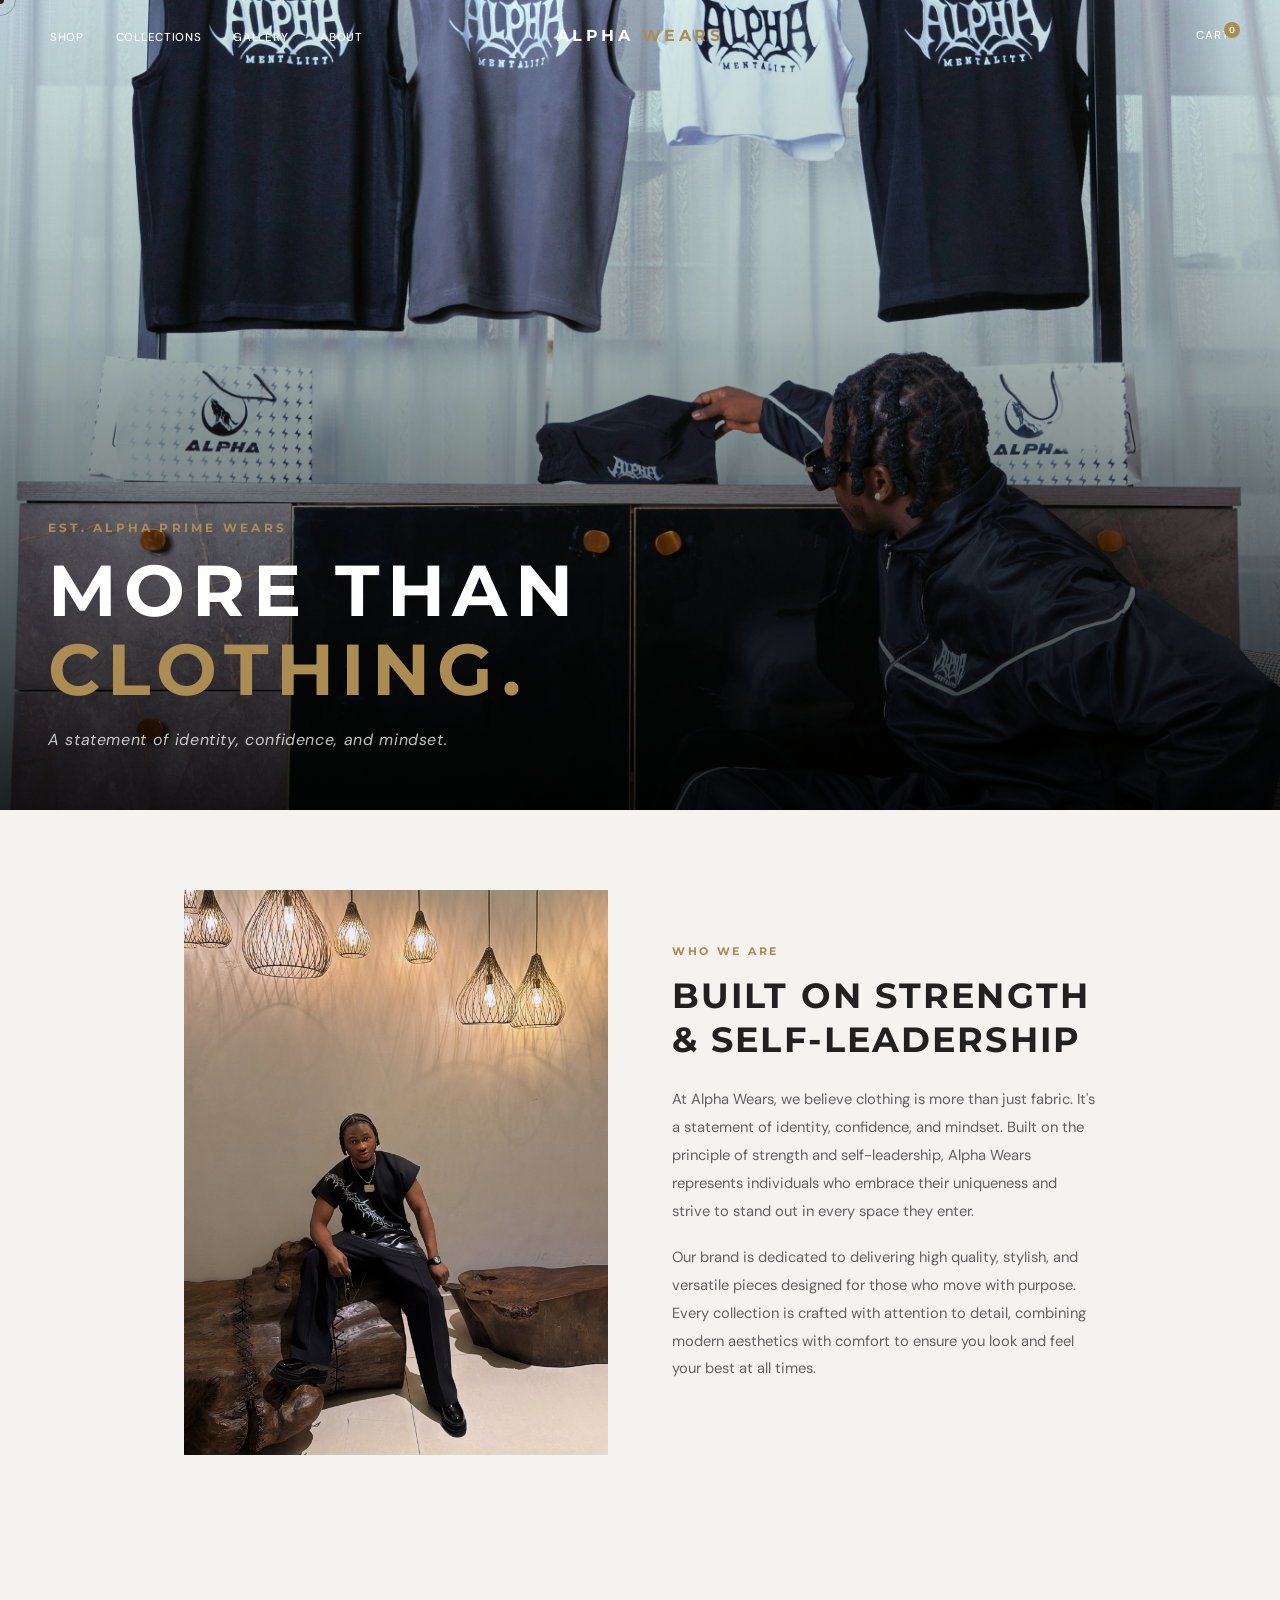
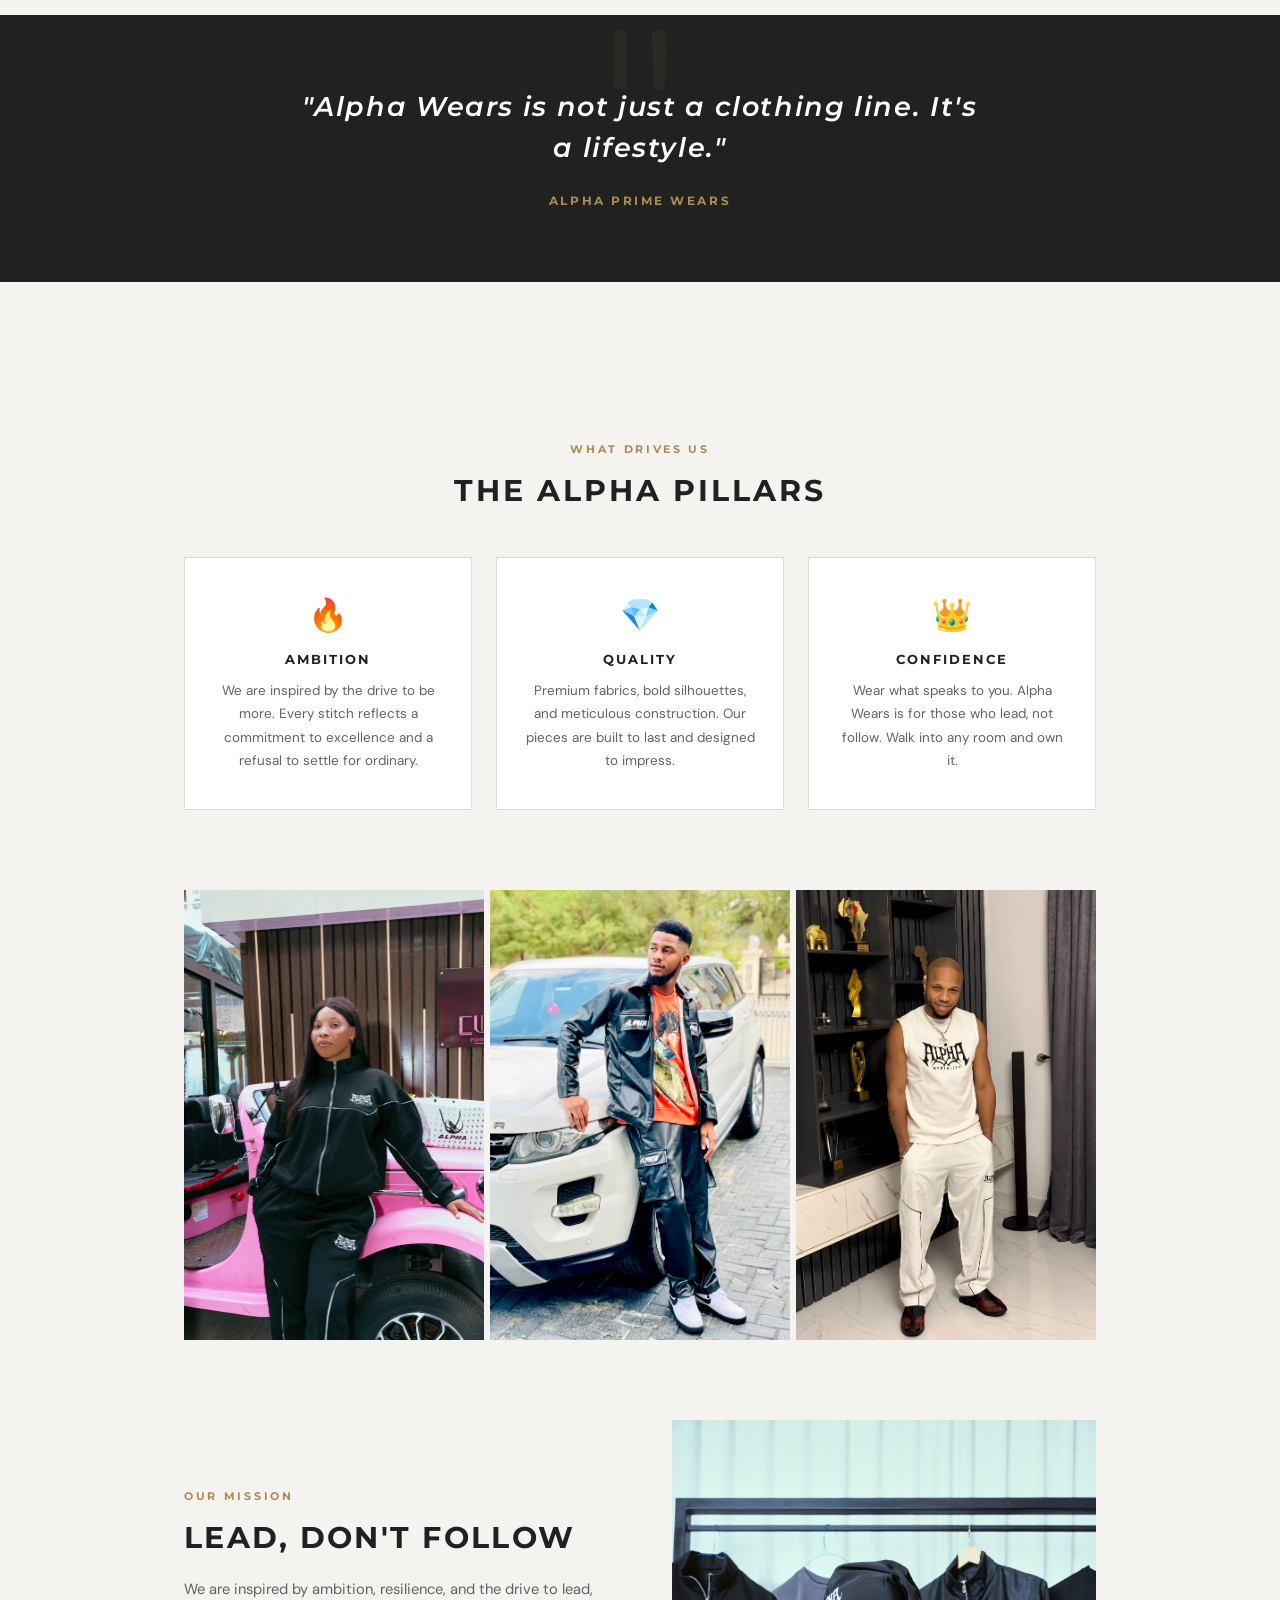
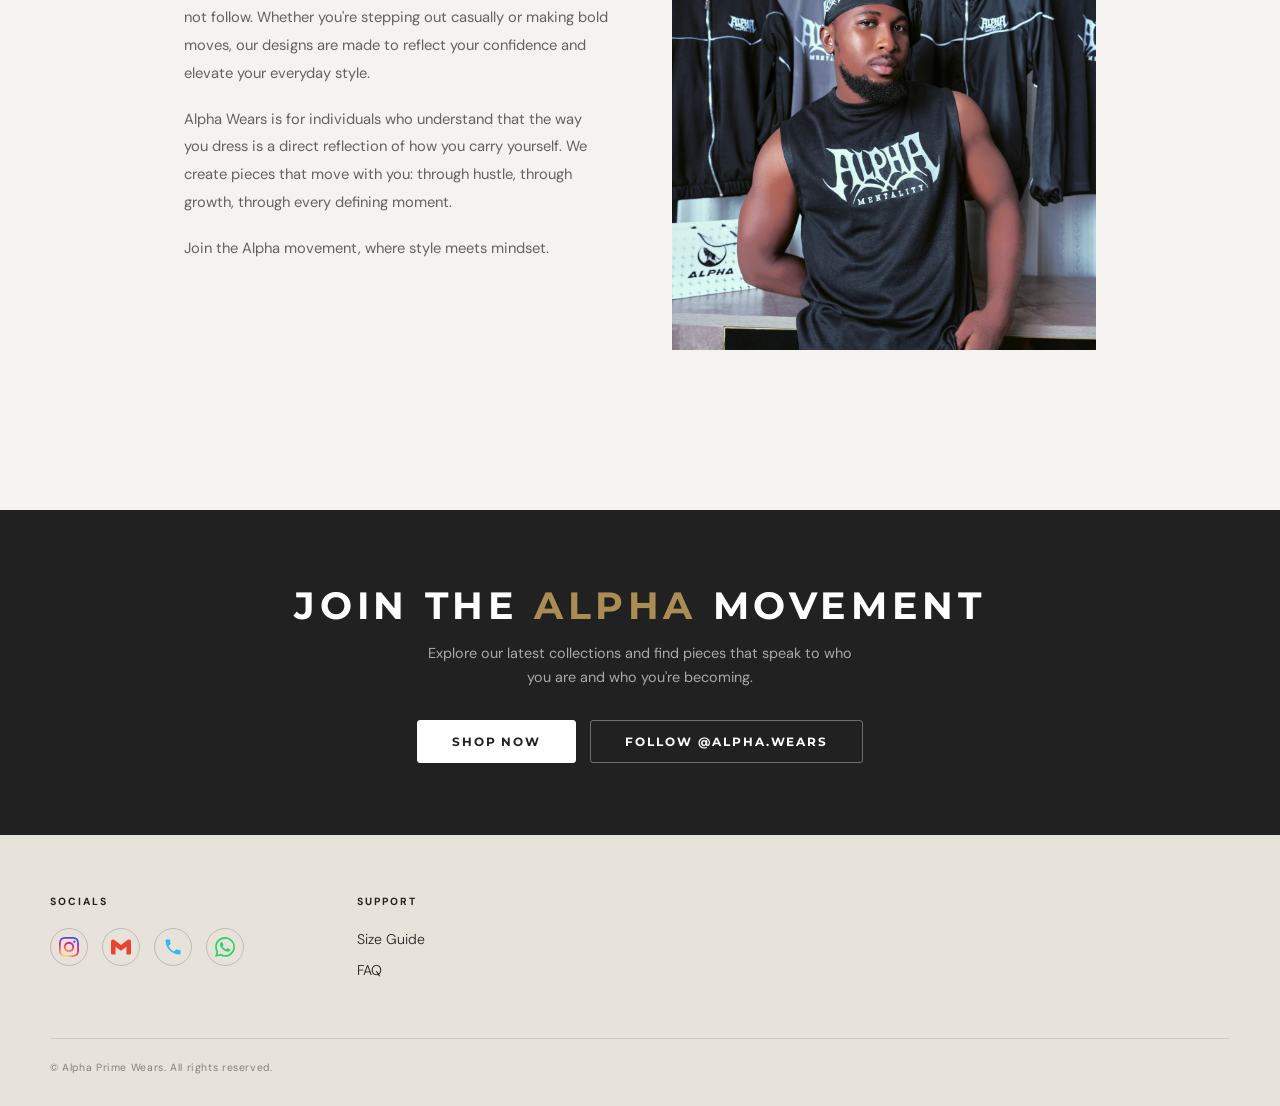
==== commit 7166b962: "Update image source in about.html" ====
--- a/about.html
+++ b/about.html
@@ -361,7 +361,7 @@
 
   <!-- WHO WE ARE -->
   <div class="about-intro">
-    <img src="images/alpha-style.jpeg" alt="Alpha Wears" class="about-intro-img"/>
+    <img src="images/femzy-update.jpeg" alt="Alpha Wears" class="about-intro-img"/>
     <div class="about-intro-text">
       <span class="about-label">Who We Are</span>
       <h2>Built on Strength &amp; Self-Leadership</h2>
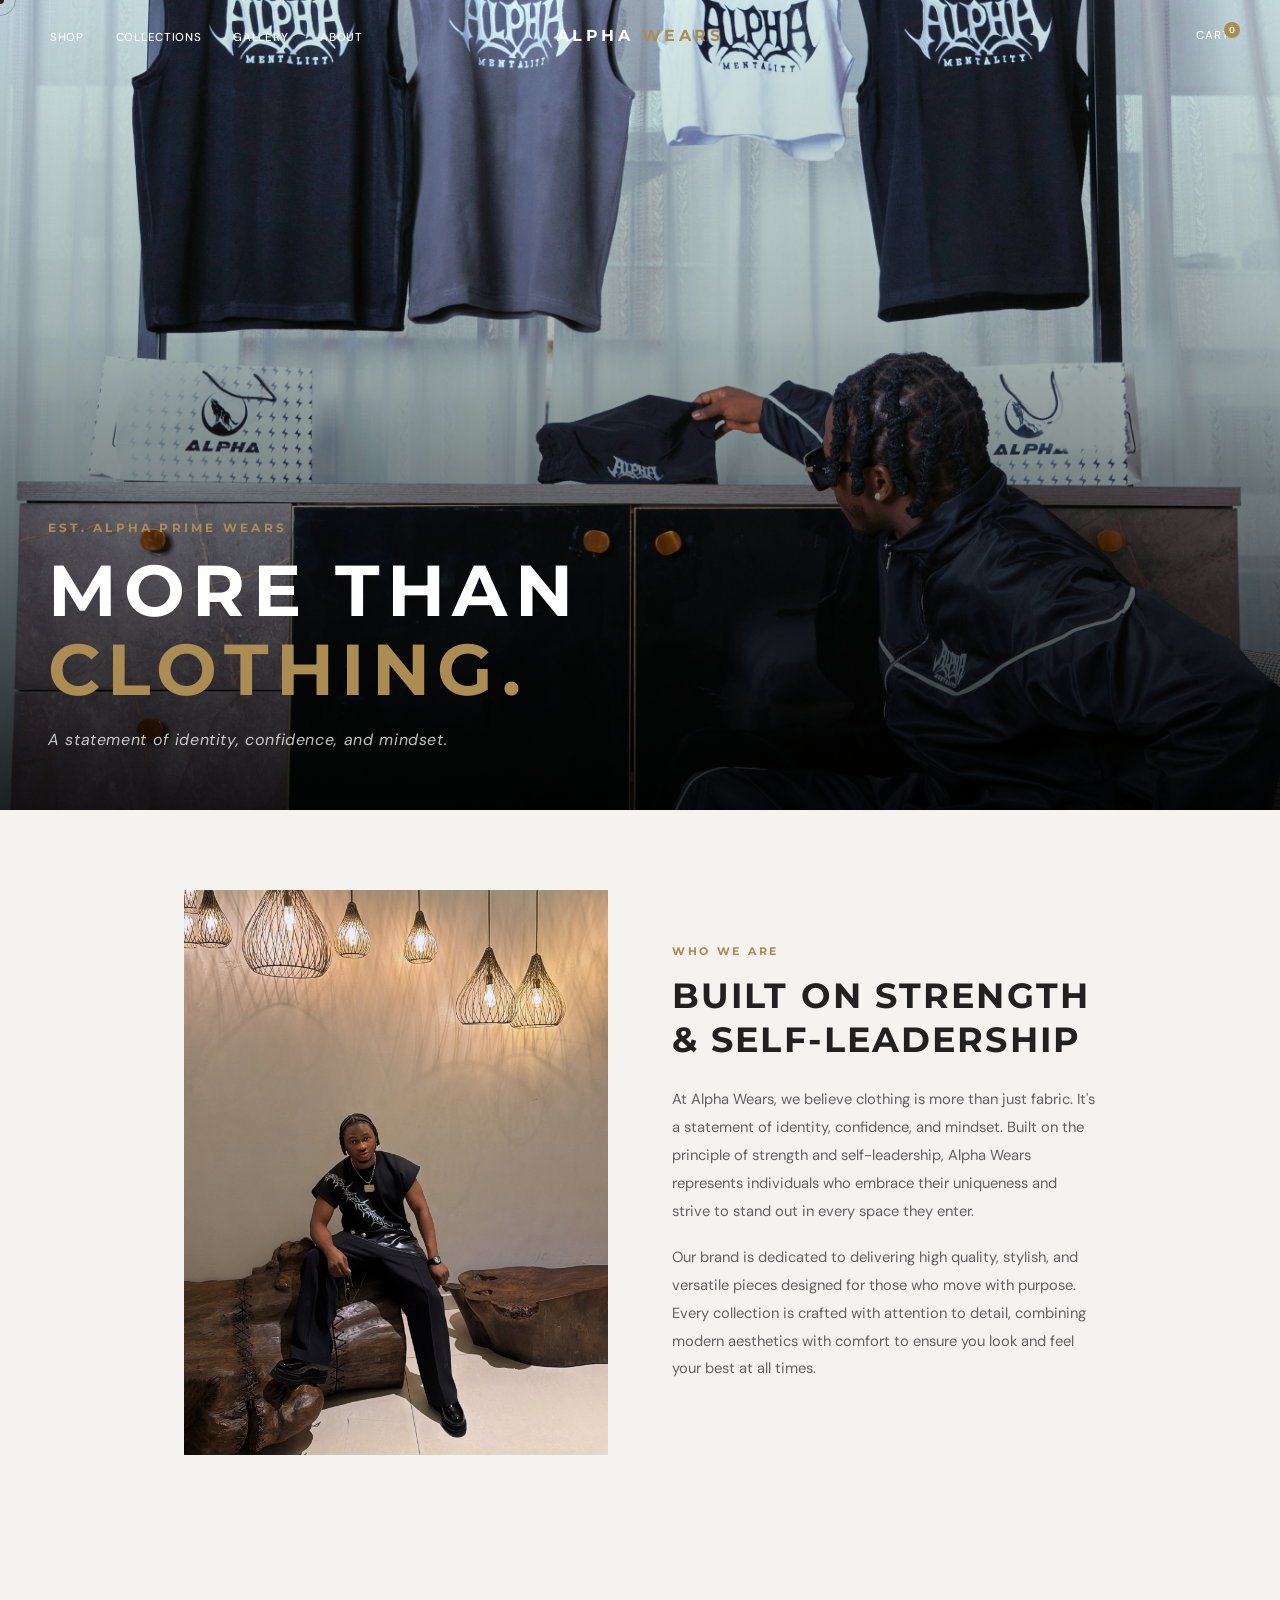
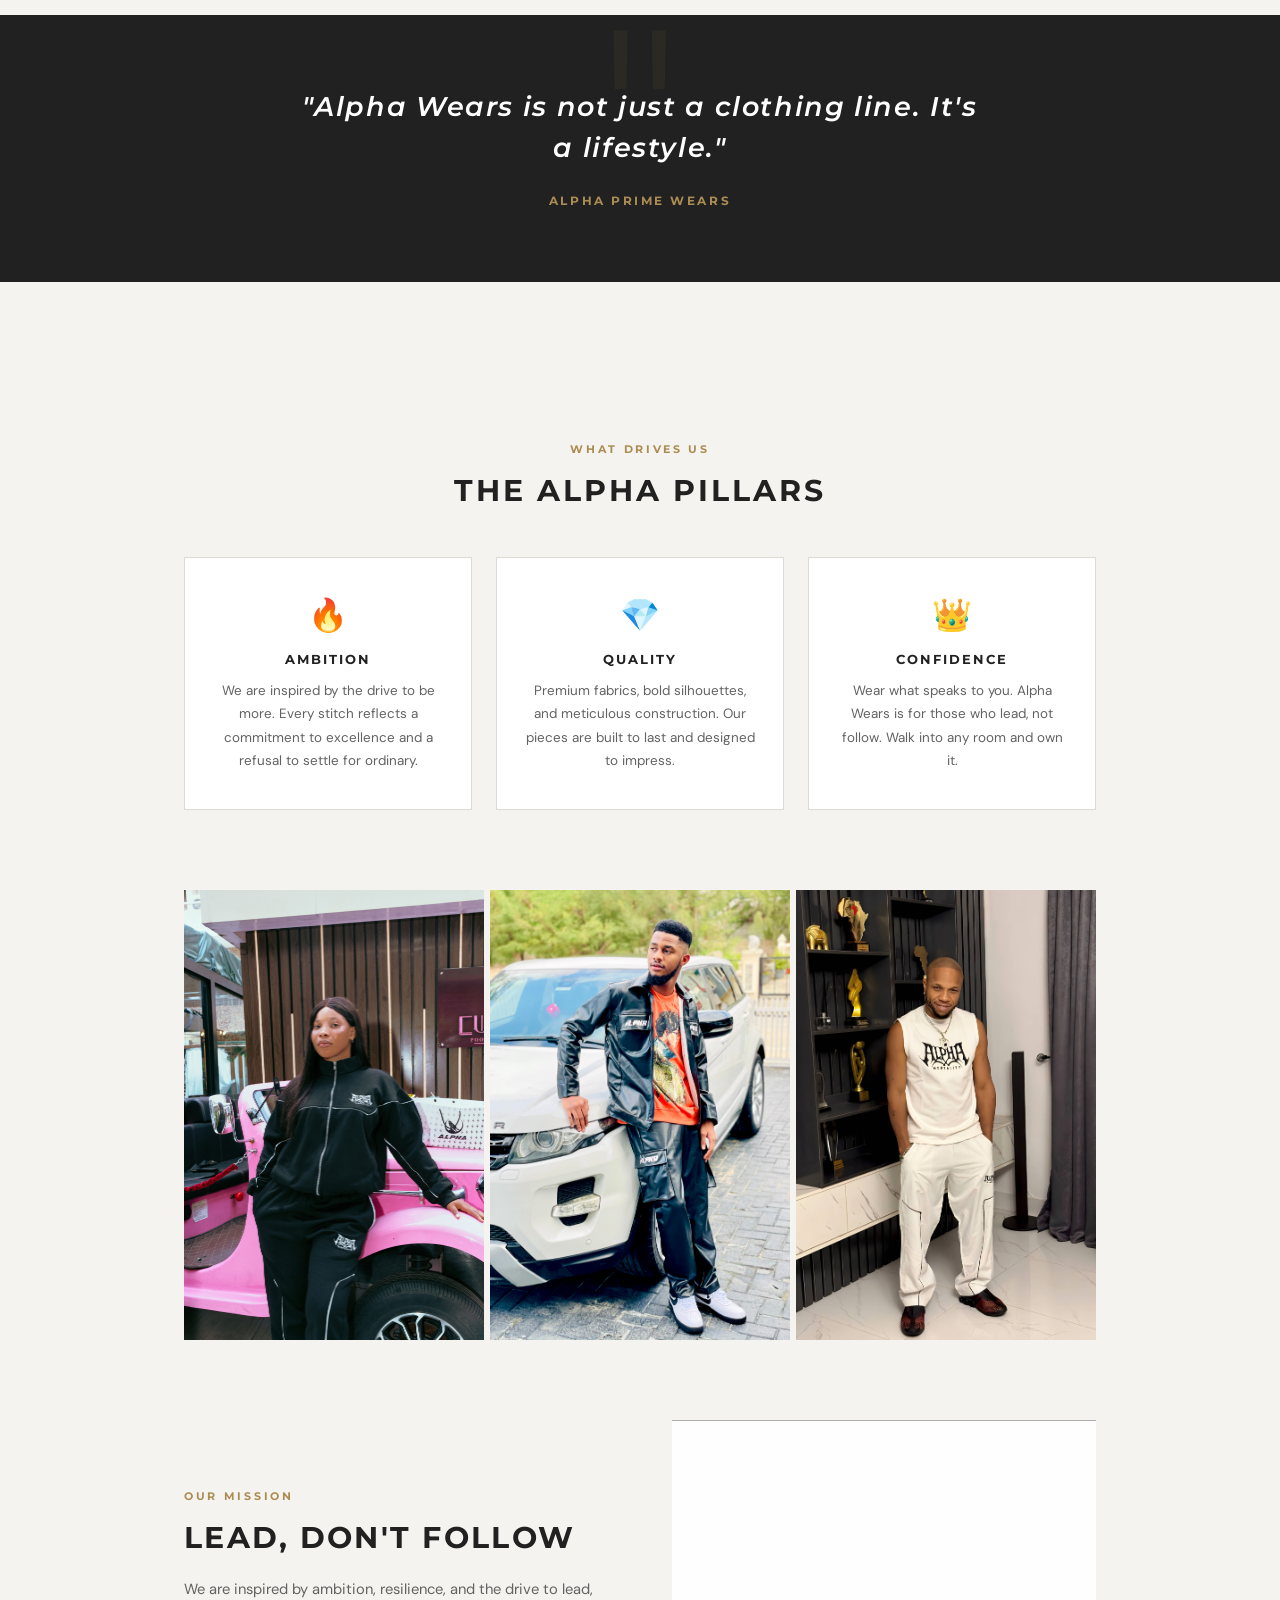
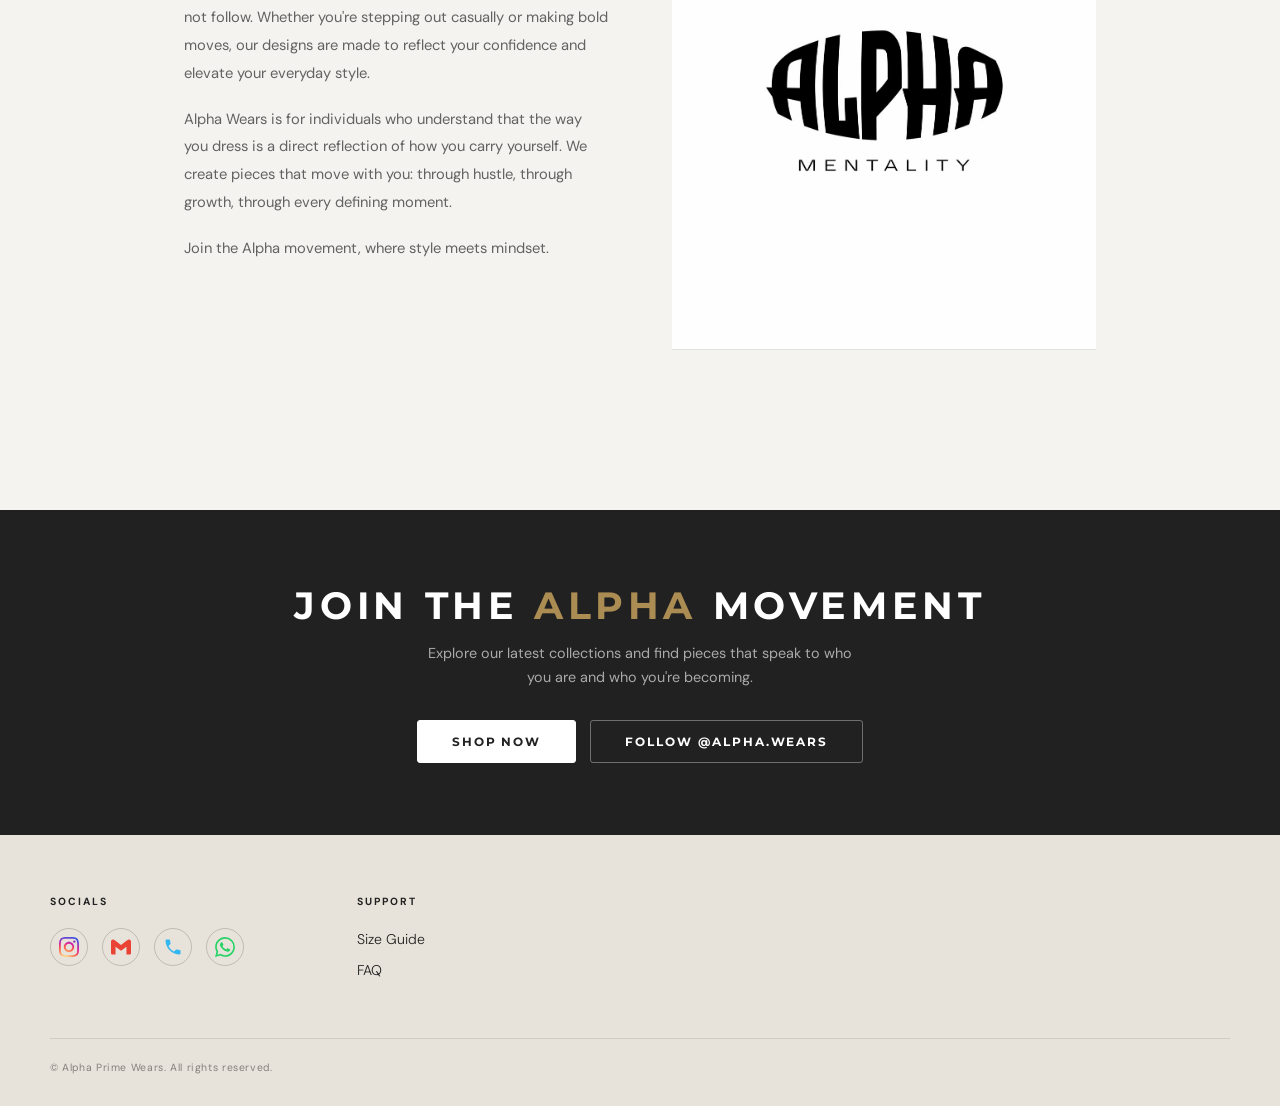
==== commit 2d7809fc: "Update image source in about.html" ====
--- a/about.html
+++ b/about.html
@@ -314,7 +314,7 @@
   @media (max-width: 768px) {
     .about-hero-content { padding: 40px 24px; }
     .about-intro, .about-mission { grid-template-columns: 1fr; gap: 36px; }
-    .about-intro-img { aspect-ratio: 4/3; }
+   /* .about-intro-img { aspect-ratio: 4/3; } */
     .pillars-grid { grid-template-columns: 1fr; gap: 16px; }
     .about-strip { grid-template-columns: repeat(3, 1fr); gap: 4px; }
     .about-quote { padding: 48px 24px; }
@@ -421,7 +421,7 @@
       <p>Alpha Wears is for individuals who understand that the way you dress is a direct reflection of how you carry yourself. We create pieces that move with you: through hustle, through growth, through every defining moment.</p>
       <p>Join the Alpha movement, where style meets mindset.</p>
     </div>
-    <img src="images/alpha.jpeg" alt="Alpha Movement" class="about-mission-img"/>
+    <img src="images/alphalogo1.jpeg" alt="Alpha Movement" class="about-mission-img"/>
   </div>
 
 </div>
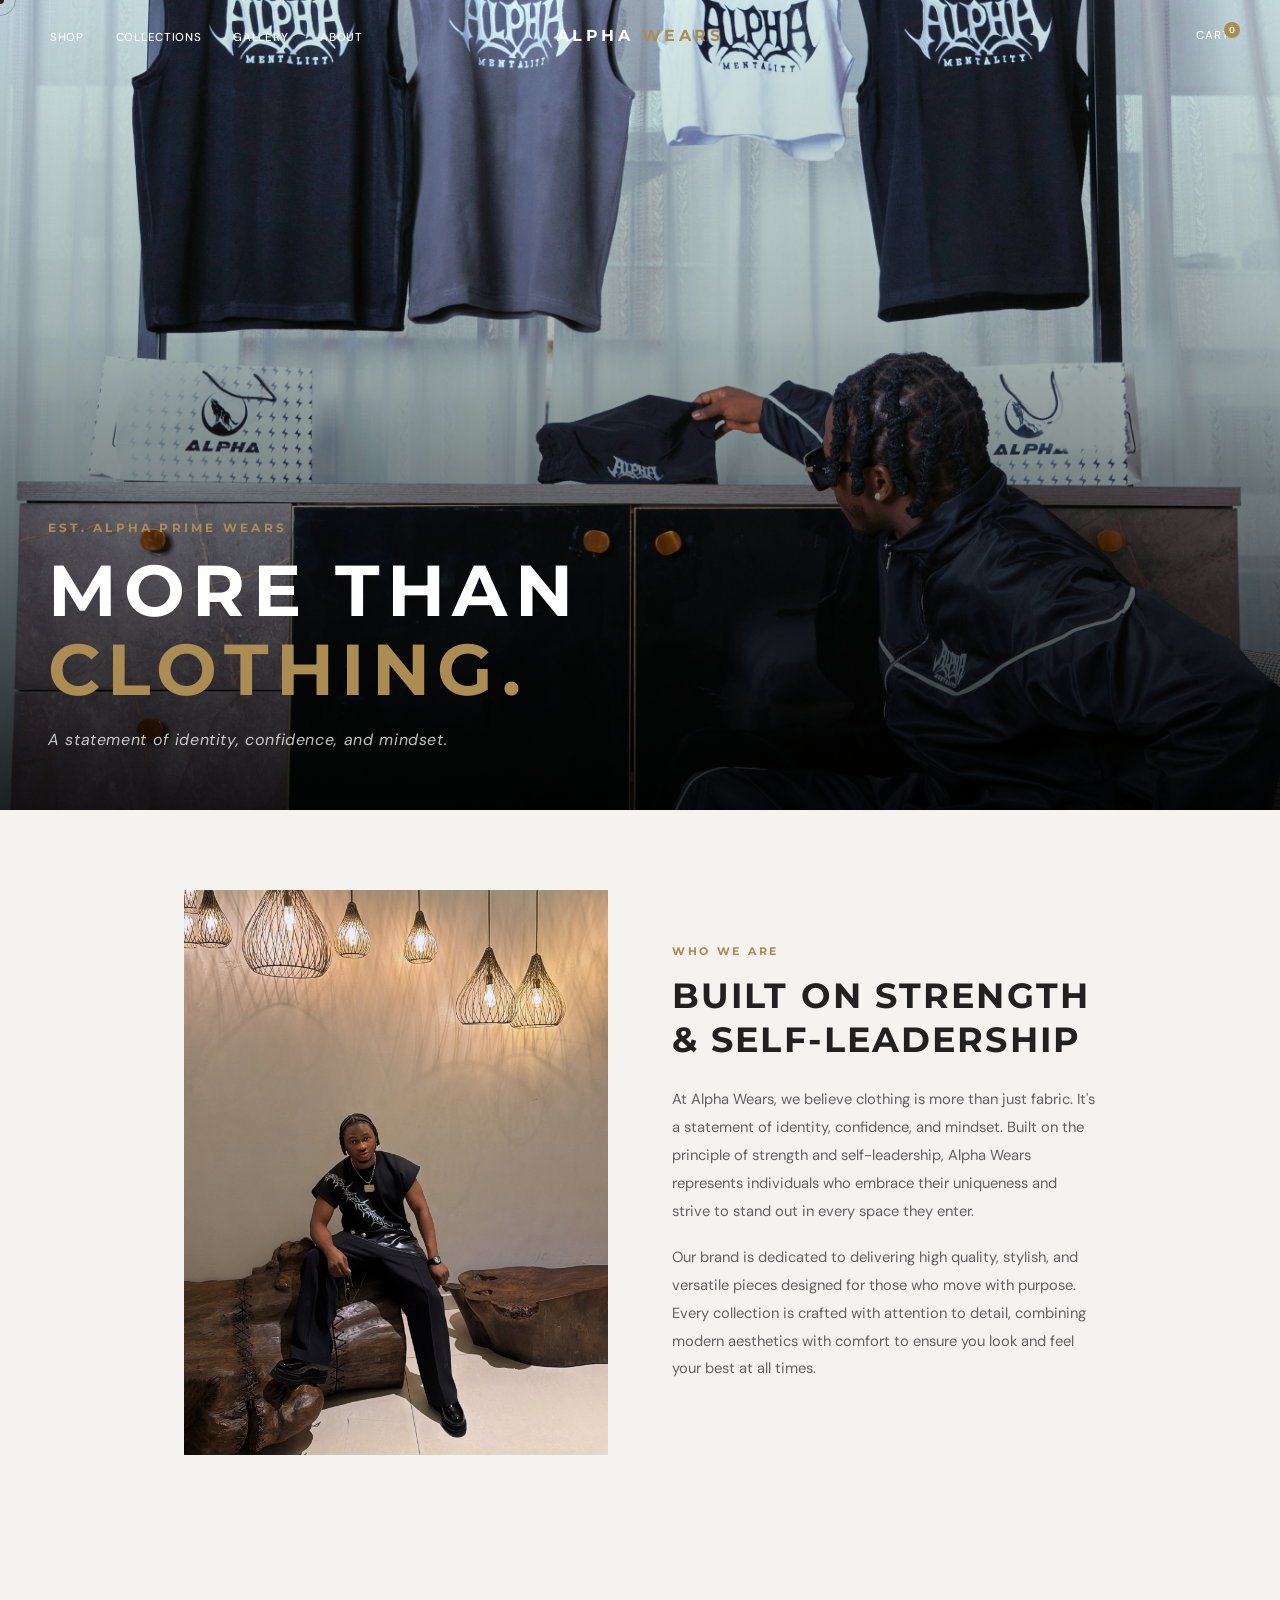
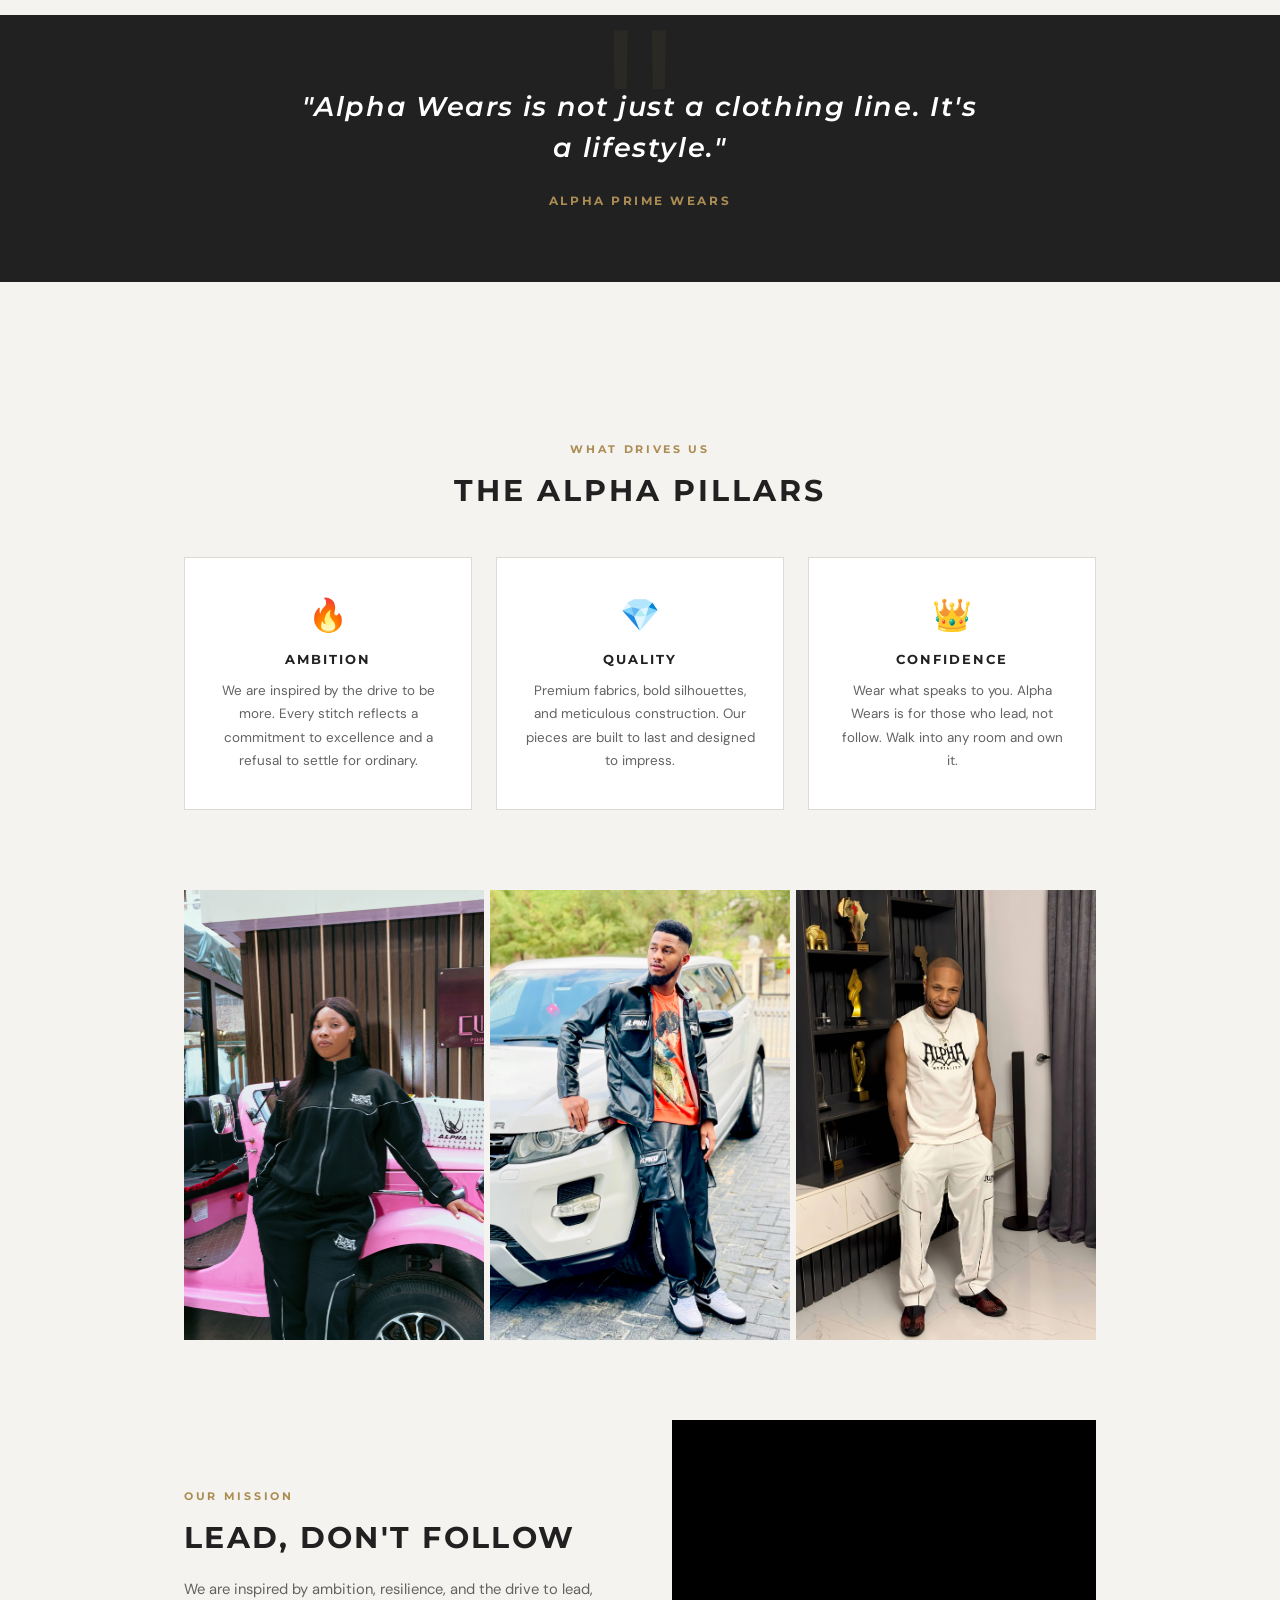
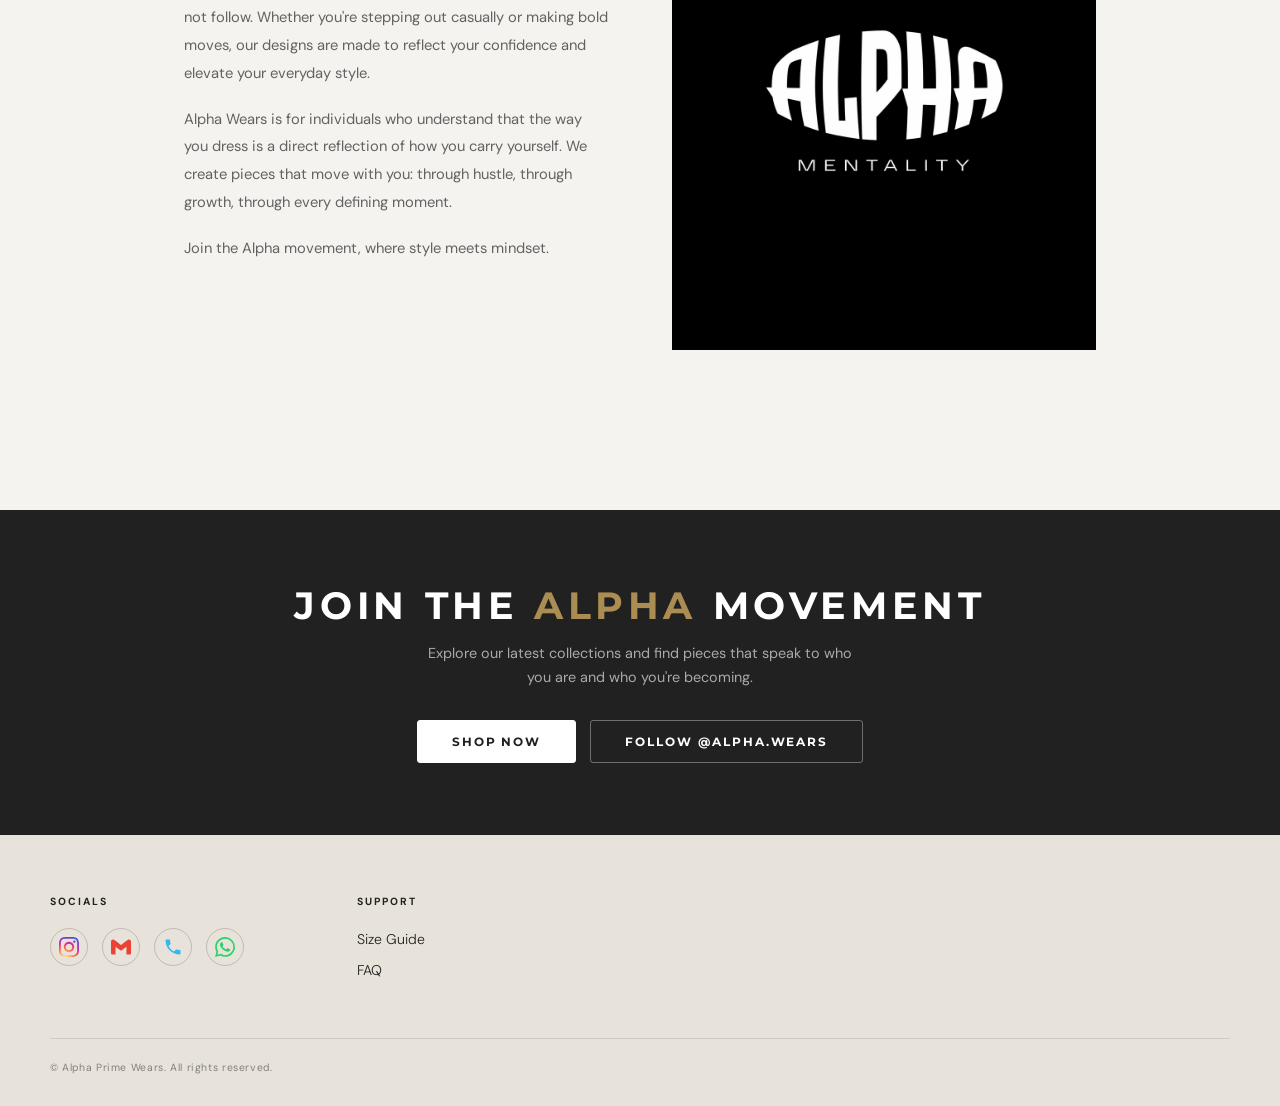
==== commit 4341142a: "Update logo image in about.html" ====
--- a/about.html
+++ b/about.html
@@ -421,7 +421,7 @@
       <p>Alpha Wears is for individuals who understand that the way you dress is a direct reflection of how you carry yourself. We create pieces that move with you: through hustle, through growth, through every defining moment.</p>
       <p>Join the Alpha movement, where style meets mindset.</p>
     </div>
-    <img src="images/alphalogo1.jpeg" alt="Alpha Movement" class="about-mission-img"/>
+    <img src="images/alphalogo2.jpeg" alt="Alpha Movement" class="about-mission-img"/>
   </div>
 
 </div>
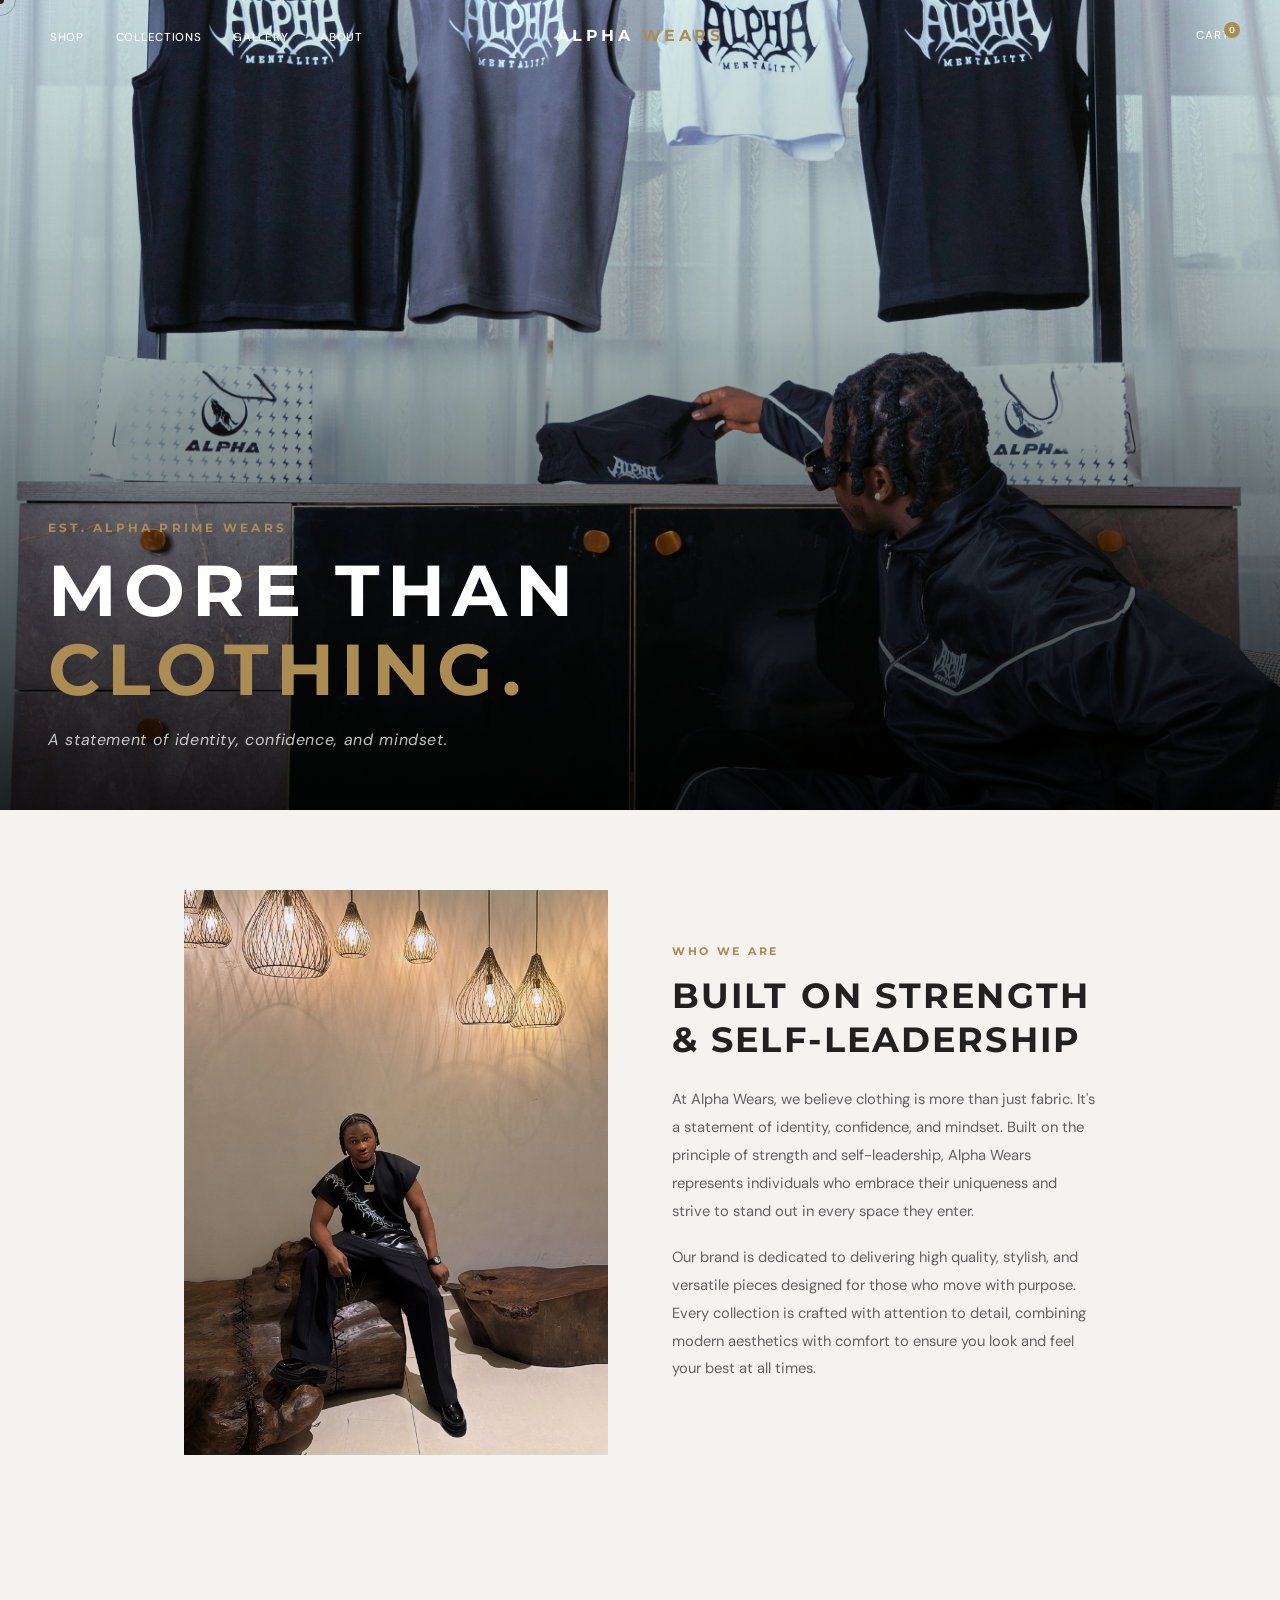
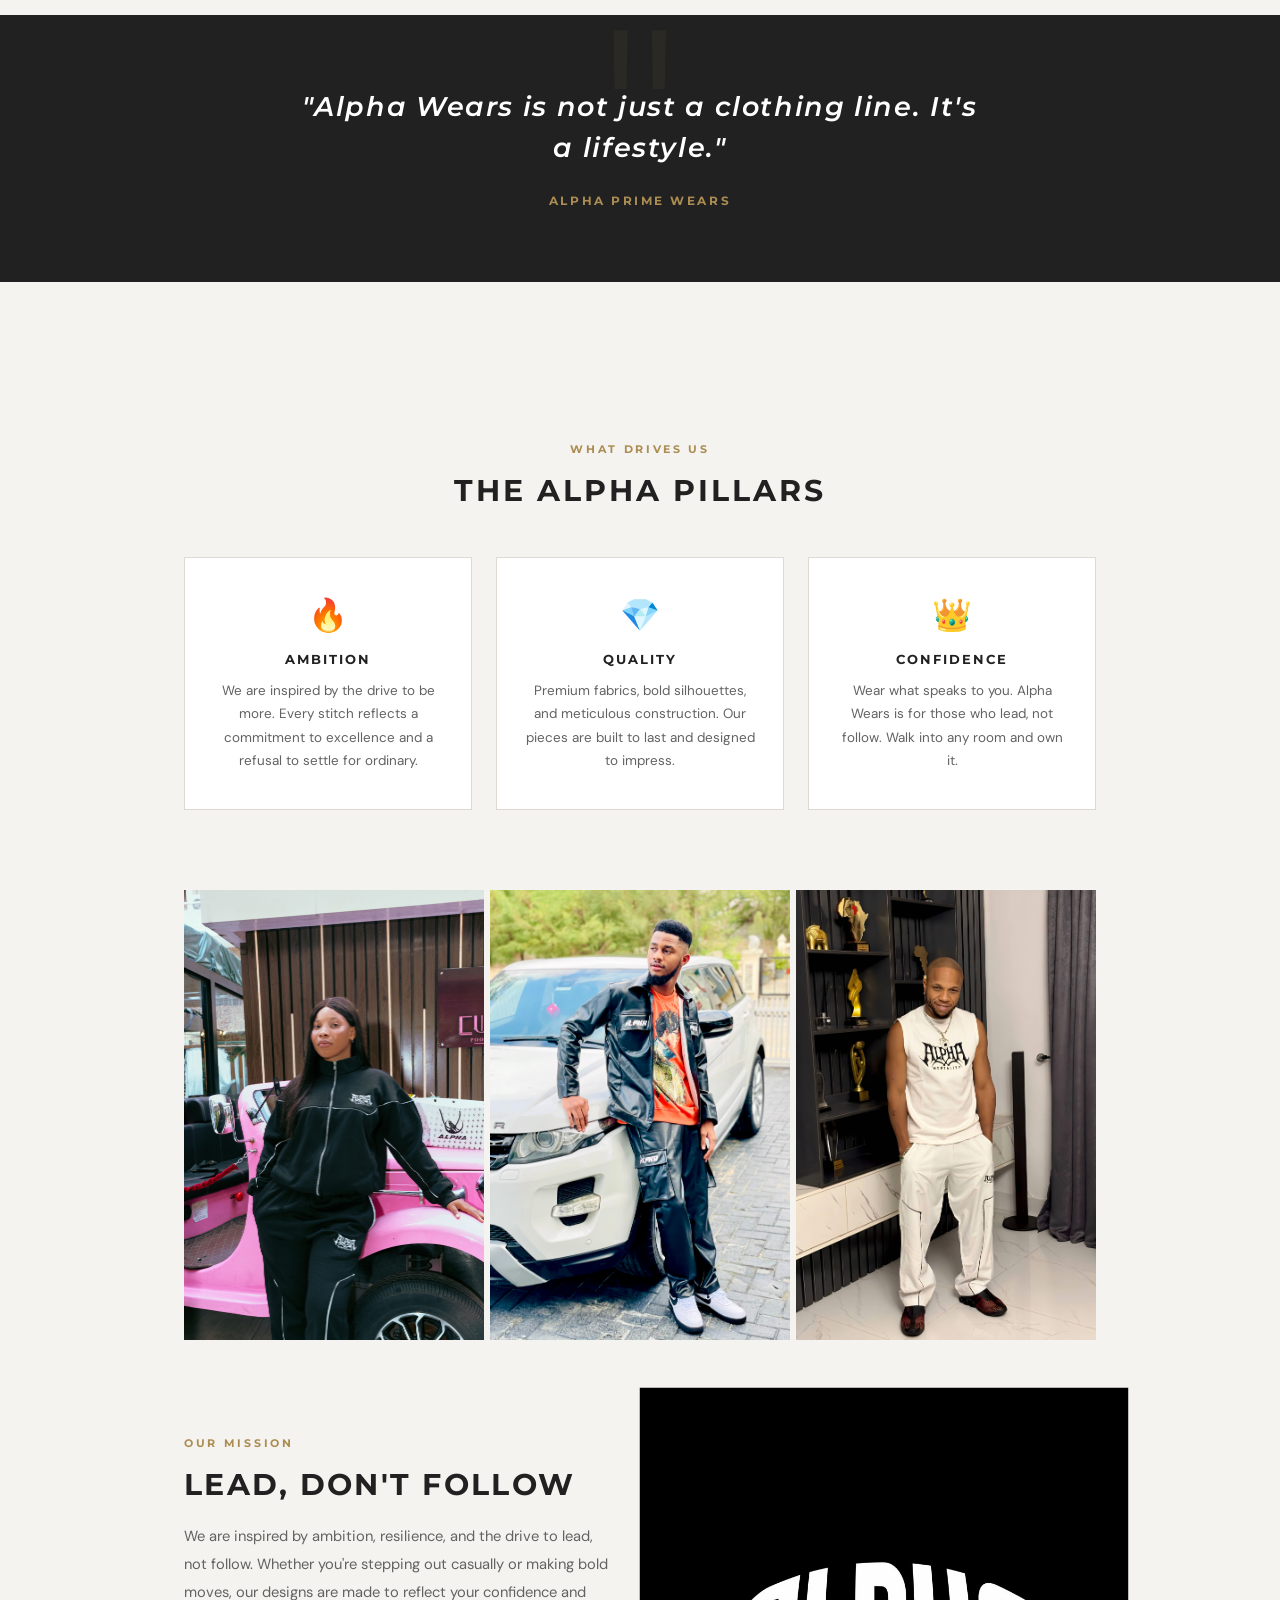
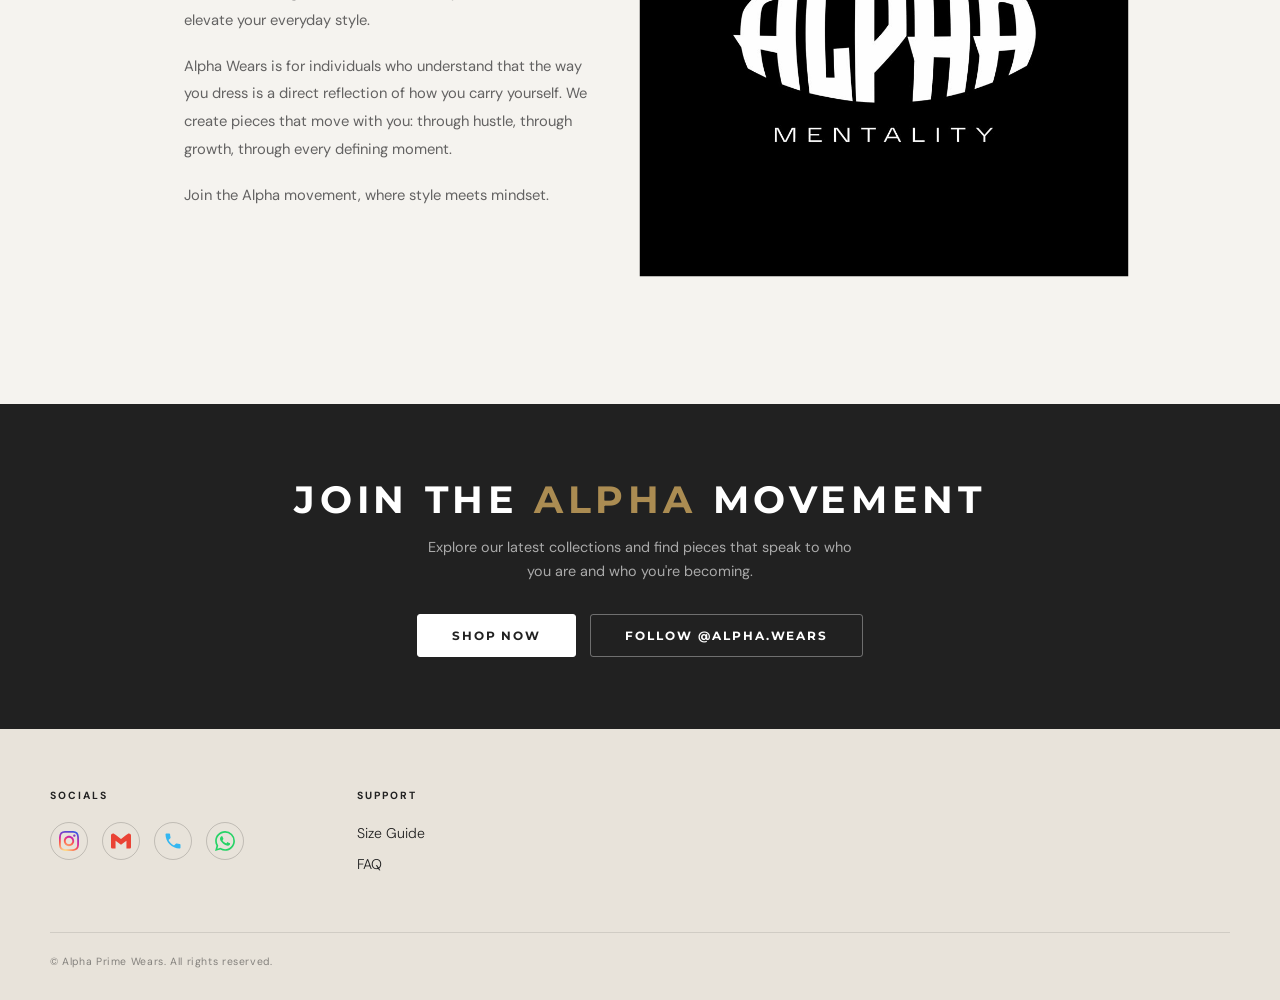
==== commit 049ec623: "Update aspect ratio and transform for mission image Changed aspect ratio of the mission image and ap" ====
--- a/about.html
+++ b/about.html
@@ -248,7 +248,9 @@
   }
   .about-mission-img {
     width: 100%;
-    aspect-ratio: 4/5;
+    aspect-ratio: 1/1;
+     transform: scale(1.6); 
+    clip-path: inset(14%); 
     object-fit: cover;
     object-position: center top;
     display: block;
@@ -318,7 +320,11 @@
     .pillars-grid { grid-template-columns: 1fr; gap: 16px; }
     .about-strip { grid-template-columns: repeat(3, 1fr); gap: 4px; }
     .about-quote { padding: 48px 24px; }
-    .about-mission-img { order: -1; aspect-ratio: 4/3; }
+    .about-mission-img { order: -1; 
+                        aspect-ratio: 1 / 1;
+    object-position: center;      /* was "center top", which pushes the logo down */
+    transform: scale(1.6);        /* zoom amount */
+    clip-path: inset(14.75%);     /* keeps it inside the original box */}
   }
 </style>
 </head>
